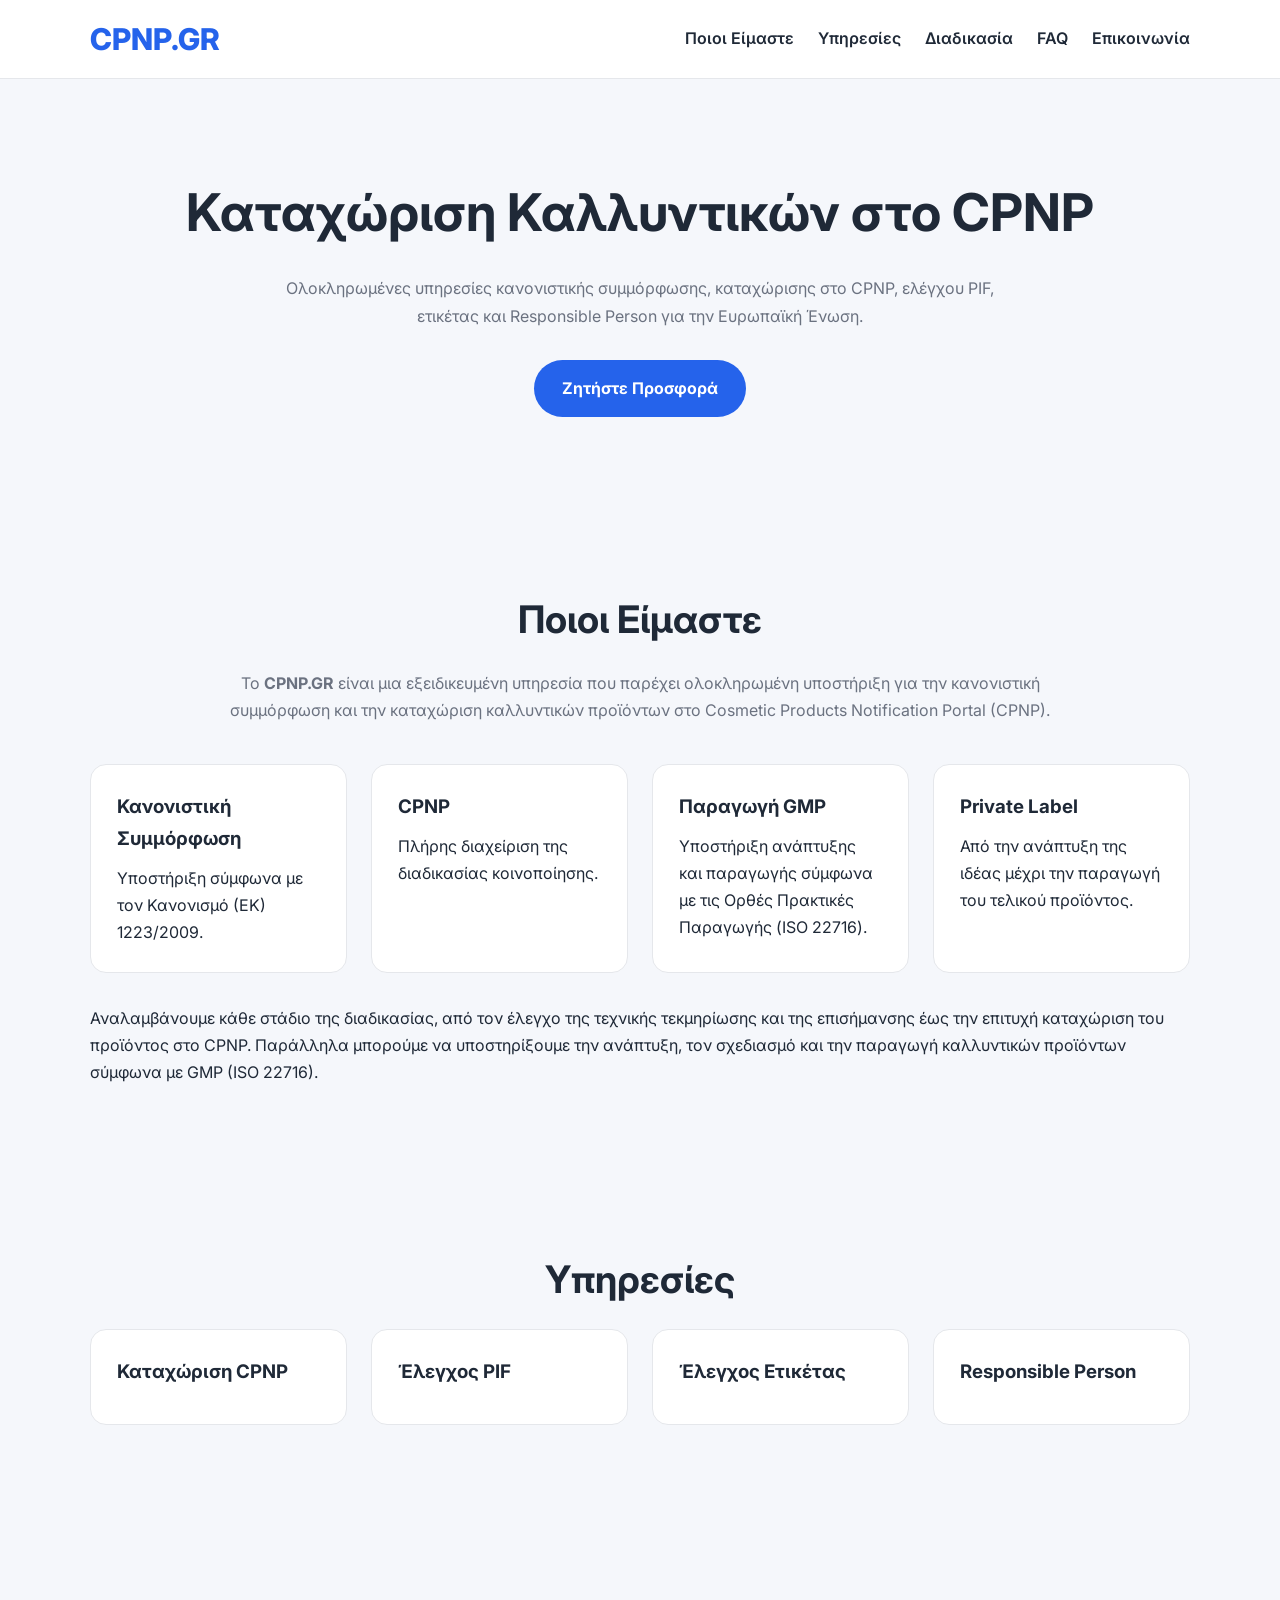
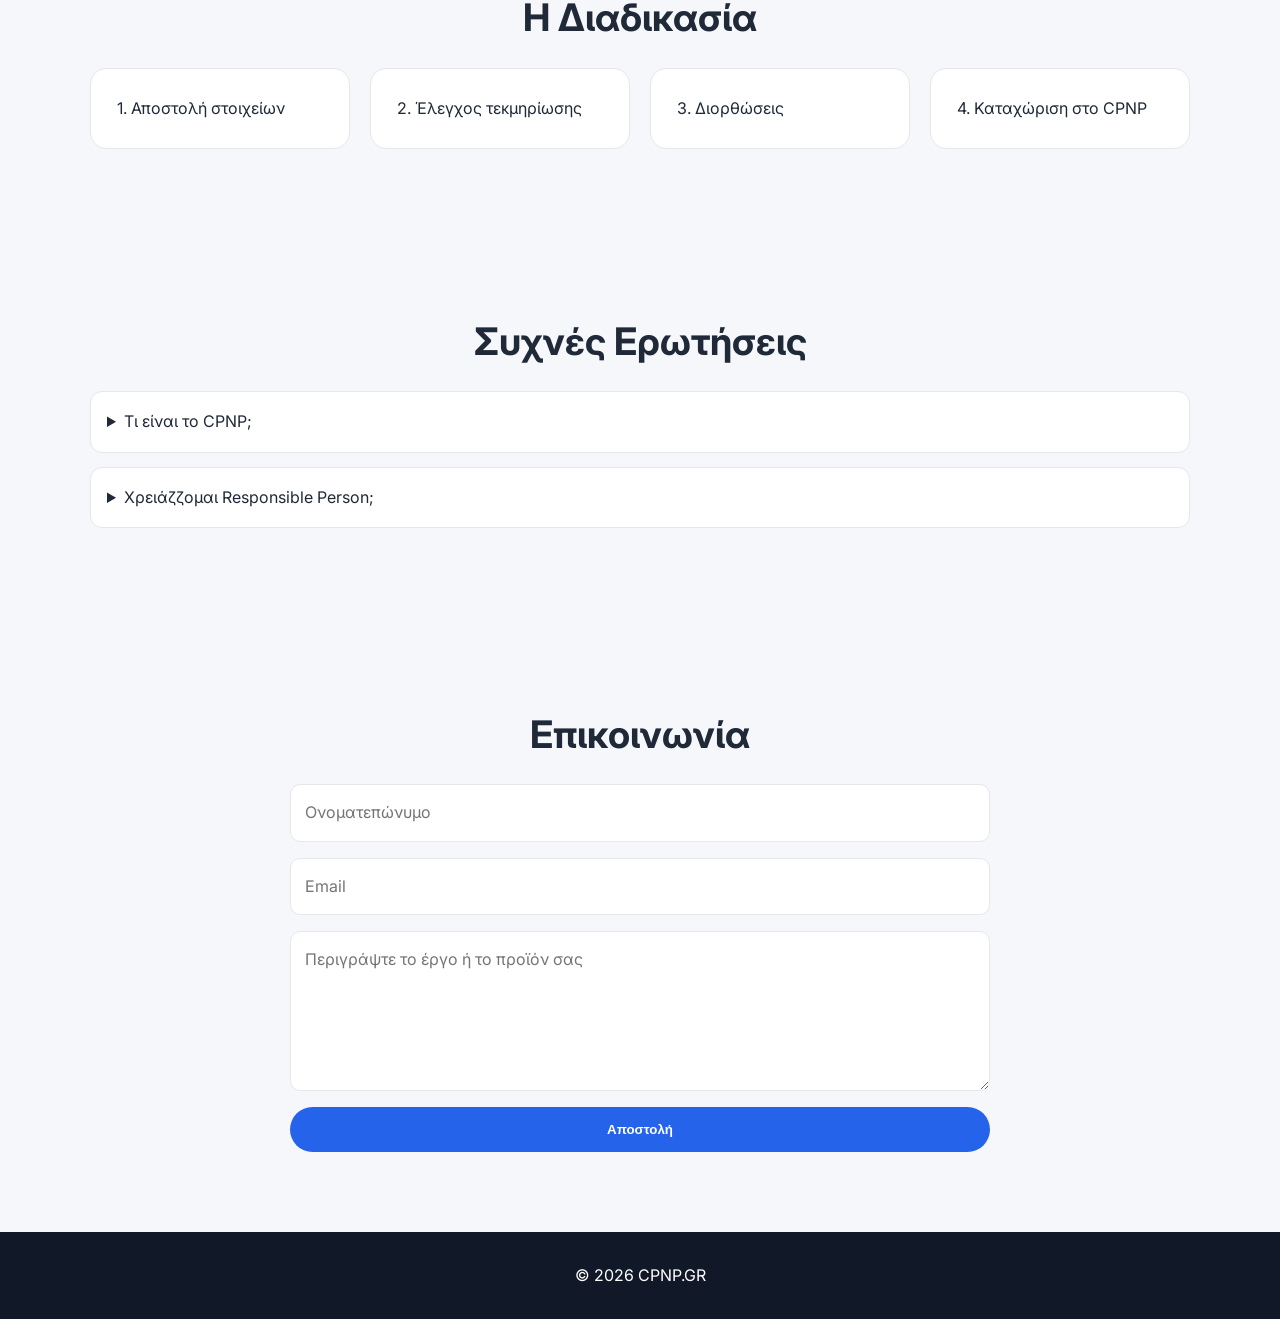
==== index.html @ 5fa02aa3 "Update index.html" ====
<!DOCTYPE html>
<html lang="el">
<head>
<meta charset="UTF-8">
<meta name="viewport" content="width=device-width, initial-scale=1.0">
<title>CPNP.GR | Καταχώριση Καλλυντικών στο CPNP</title>
<meta name="description" content="Υπηρεσίες CPNP, PIF, Responsible Person και υποστήριξη ανάπτυξης καλλυντικών.">
<link rel="preconnect" href="https://fonts.googleapis.com">
<link rel="preconnect" href="https://fonts.gstatic.com" crossorigin>
<link href="https://fonts.googleapis.com/css2?family=Inter:wght@400;500;600;700;800&display=swap" rel="stylesheet">
<style>
:root{--p:#2563eb;--bg:#f5f7fb;--d:#1f2937;--t:#6b7280;--w:#fff;--b:#e5e7eb}
*{margin:0;padding:0;box-sizing:border-box}
html{scroll-behavior:smooth}
body{font-family:Inter,sans-serif;background:var(--bg);color:var(--d);line-height:1.7}
.container{max-width:1140px;margin:auto;padding:0 20px}
header{position:sticky;top:0;background:#ffffffee;backdrop-filter:blur(10px);border-bottom:1px solid var(--b)}
nav{display:flex;justify-content:space-between;align-items:center;height:78px}
.logo{font-size:30px;font-weight:800;color:var(--p);text-decoration:none}
.menu{display:flex;gap:24px;flex-wrap:wrap}
.menu a{text-decoration:none;color:var(--d);font-weight:600}
.hero{padding:90px 0;text-align:center}
.hero h1{font-size:52px;margin-bottom:18px}
.hero p{max-width:760px;margin:0 auto 30px;color:var(--t)}
.btn{display:inline-block;background:var(--p);color:#fff;padding:15px 28px;border-radius:999px;text-decoration:none;font-weight:700}
section{padding:80px 0}
h2{text-align:center;font-size:38px;margin-bottom:18px}
.lead{text-align:center;max-width:850px;margin:0 auto 40px;color:var(--t)}
.grid{display:grid;grid-template-columns:repeat(auto-fit,minmax(240px,1fr));gap:24px}
.card,.step{background:#fff;border:1px solid var(--b);border-radius:16px;padding:26px}
.card h3{margin-bottom:10px}
.steps{display:grid;grid-template-columns:repeat(auto-fit,minmax(220px,1fr));gap:20px}
details{background:#fff;border:1px solid var(--b);border-radius:12px;padding:16px;margin-bottom:14px}
form{max-width:700px;margin:auto;display:grid;gap:16px}
input,textarea{padding:14px;border:1px solid var(--b);border-radius:10px;font:inherit}
textarea{min-height:160px}
button{border:none}
footer{background:#111827;color:#fff;text-align:center;padding:30px}
@media(max-width:768px){nav{flex-direction:column;height:auto;padding:15px 0}.hero h1{font-size:38px}}
</style>
</head>
<body>
<header><div class="container"><nav>
<a class="logo" href="#">CPNP.GR</a>
<div class="menu">
<a href="#about">Ποιοι Είμαστε</a>
<a href="#services">Υπηρεσίες</a>
<a href="#process">Διαδικασία</a>
<a href="#faq">FAQ</a>
<a href="#contact">Επικοινωνία</a>
</div>
</nav></div></header>

<section class="hero">
<div class="container">
<h1>Καταχώριση Καλλυντικών στο CPNP</h1>
<p>Ολοκληρωμένες υπηρεσίες κανονιστικής συμμόρφωσης, καταχώρισης στο CPNP, ελέγχου PIF, ετικέτας και Responsible Person για την Ευρωπαϊκή Ένωση.</p>
<a class="btn" href="#contact">Ζητήστε Προσφορά</a>
</div>
</section>

<section id="about">
<div class="container">
<h2>Ποιοι Είμαστε</h2>
<p class="lead">Το <strong>CPNP.GR</strong> είναι μια εξειδικευμένη υπηρεσία που παρέχει ολοκληρωμένη υποστήριξη για την κανονιστική συμμόρφωση και την καταχώριση καλλυντικών προϊόντων στο Cosmetic Products Notification Portal (CPNP).</p>
<div class="grid">
<div class="card"><h3>Κανονιστική Συμμόρφωση</h3><p>Υποστήριξη σύμφωνα με τον Κανονισμό (ΕΚ) 1223/2009.</p></div>
<div class="card"><h3>CPNP</h3><p>Πλήρης διαχείριση της διαδικασίας κοινοποίησης.</p></div>
<div class="card"><h3>Παραγωγή GMP</h3><p>Υποστήριξη ανάπτυξης και παραγωγής σύμφωνα με τις Ορθές Πρακτικές Παραγωγής (ISO 22716).</p></div>
<div class="card"><h3>Private Label</h3><p>Από την ανάπτυξη της ιδέας μέχρι την παραγωγή του τελικού προϊόντος.</p></div>
</div>
<p style="margin-top:32px">Αναλαμβάνουμε κάθε στάδιο της διαδικασίας, από τον έλεγχο της τεχνικής τεκμηρίωσης και της επισήμανσης έως την επιτυχή καταχώριση του προϊόντος στο CPNP. Παράλληλα μπορούμε να υποστηρίξουμε την ανάπτυξη, τον σχεδιασμό και την παραγωγή καλλυντικών προϊόντων σύμφωνα με GMP (ISO 22716).</p>
</div>
</section>

<section id="services"><div class="container">
<h2>Υπηρεσίες</h2>
<div class="grid">
<div class="card"><h3>Καταχώριση CPNP</h3></div>
<div class="card"><h3>Έλεγχος PIF</h3></div>
<div class="card"><h3>Έλεγχος Ετικέτας</h3></div>
<div class="card"><h3>Responsible Person</h3></div>
</div></div></section>

<section id="process"><div class="container">
<h2>Η Διαδικασία</h2>
<div class="steps">
<div class="step">1. Αποστολή στοιχείων</div>
<div class="step">2. Έλεγχος τεκμηρίωσης</div>
<div class="step">3. Διορθώσεις</div>
<div class="step">4. Καταχώριση στο CPNP</div>
</div></div></section>

<section id="faq"><div class="container">
<h2>Συχνές Ερωτήσεις</h2>
<details><summary>Τι είναι το CPNP;</summary><p>Η ευρωπαϊκή πλατφόρμα κοινοποίησης καλλυντικών προϊόντων.</p></details>
<details><summary>Χρειάζζομαι Responsible Person;</summary><p>Ναι, για τη διάθεση καλλυντικών στην αγορά της ΕΕ.</p></details>
</div></section>

<section id="contact"><div class="container">
<h2>Επικοινωνία</h2>
<form action="https://formspree.io/f/xjgqjzjb" method="POST">

    <input
        type="text"
        name="name"
        placeholder="Ονοματεπώνυμο"
        required>

    <input
        type="email"
        name="email"
        placeholder="Email"
        required>

    <textarea
        name="message"
        placeholder="Περιγράψτε το έργο ή το προϊόν σας"
        required></textarea>

    <input
        type="hidden"
        name="_subject"
        value="Νέα επικοινωνία από το CPNP.GR">

    <button class="btn" type="submit">
        Αποστολή
    </button>

</form>
</div></section>

<footer>© 2026 CPNP.GR</footer>
</body>
</html>
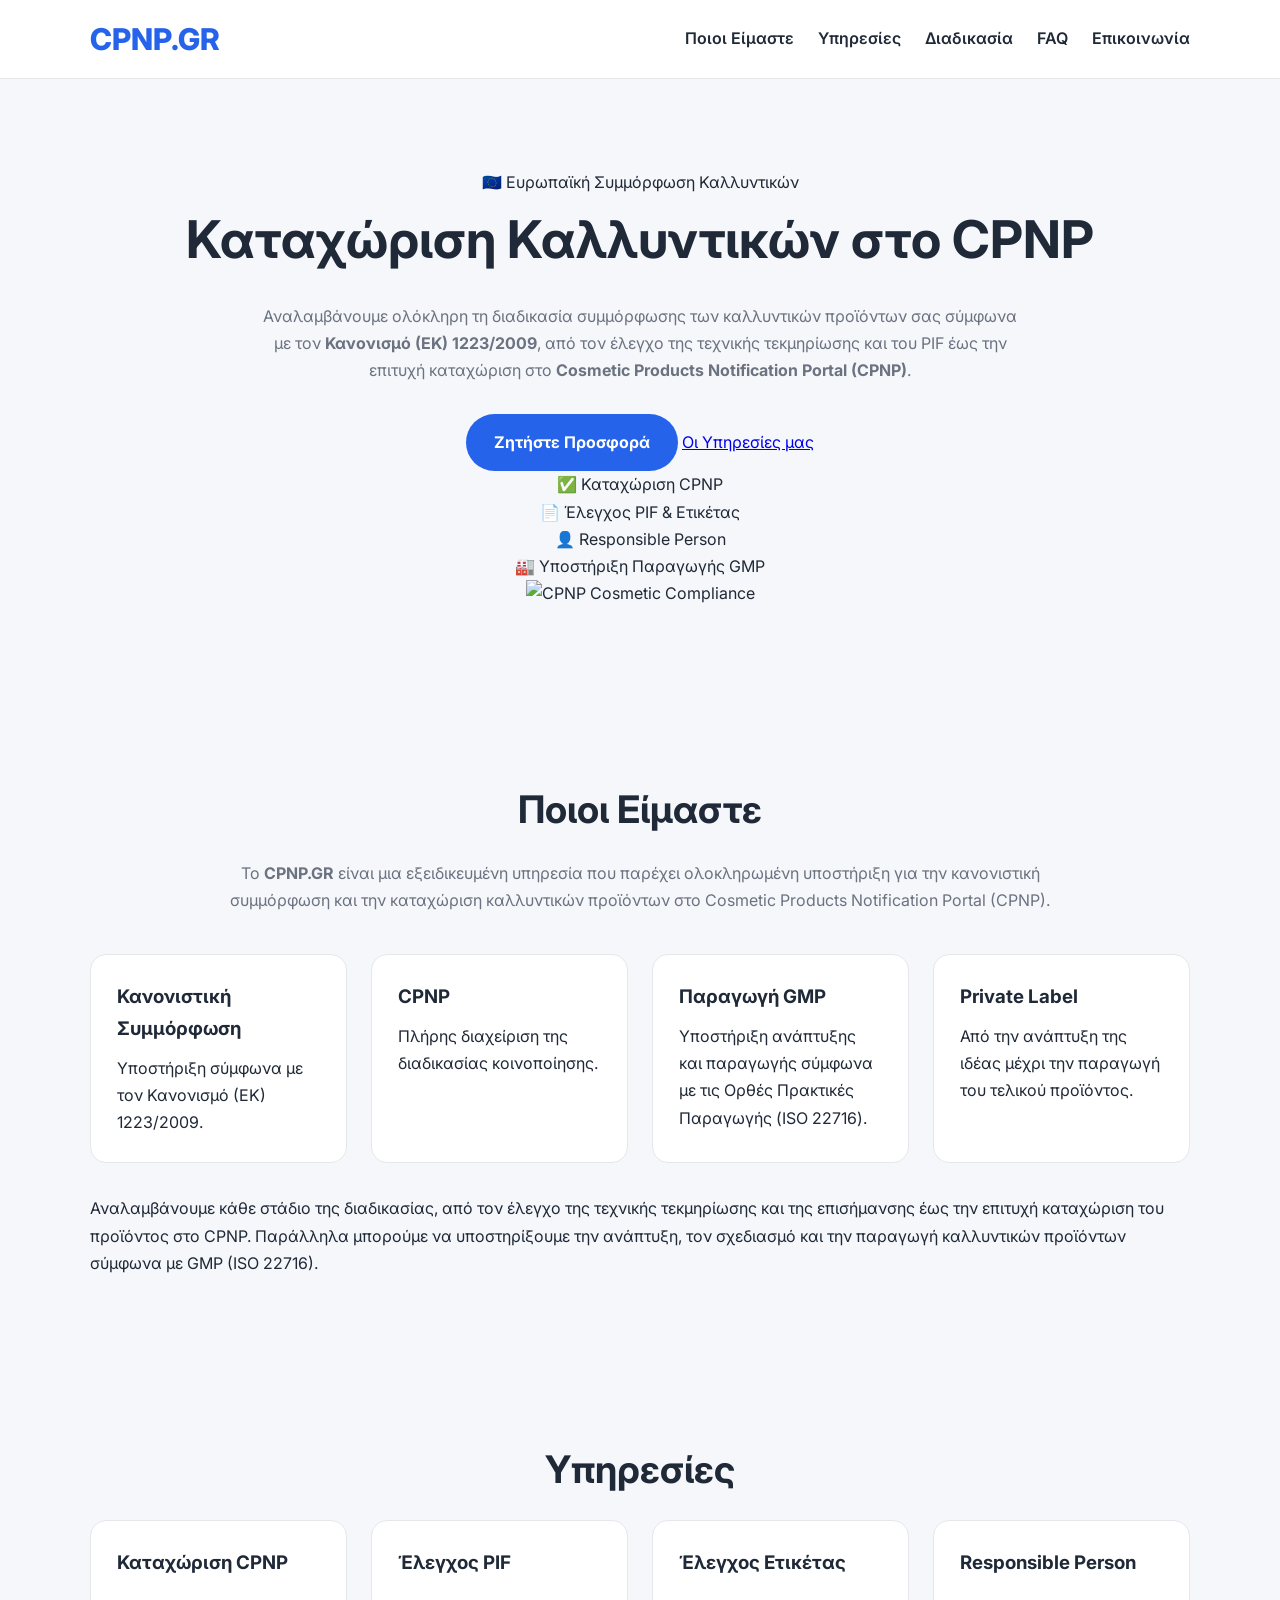
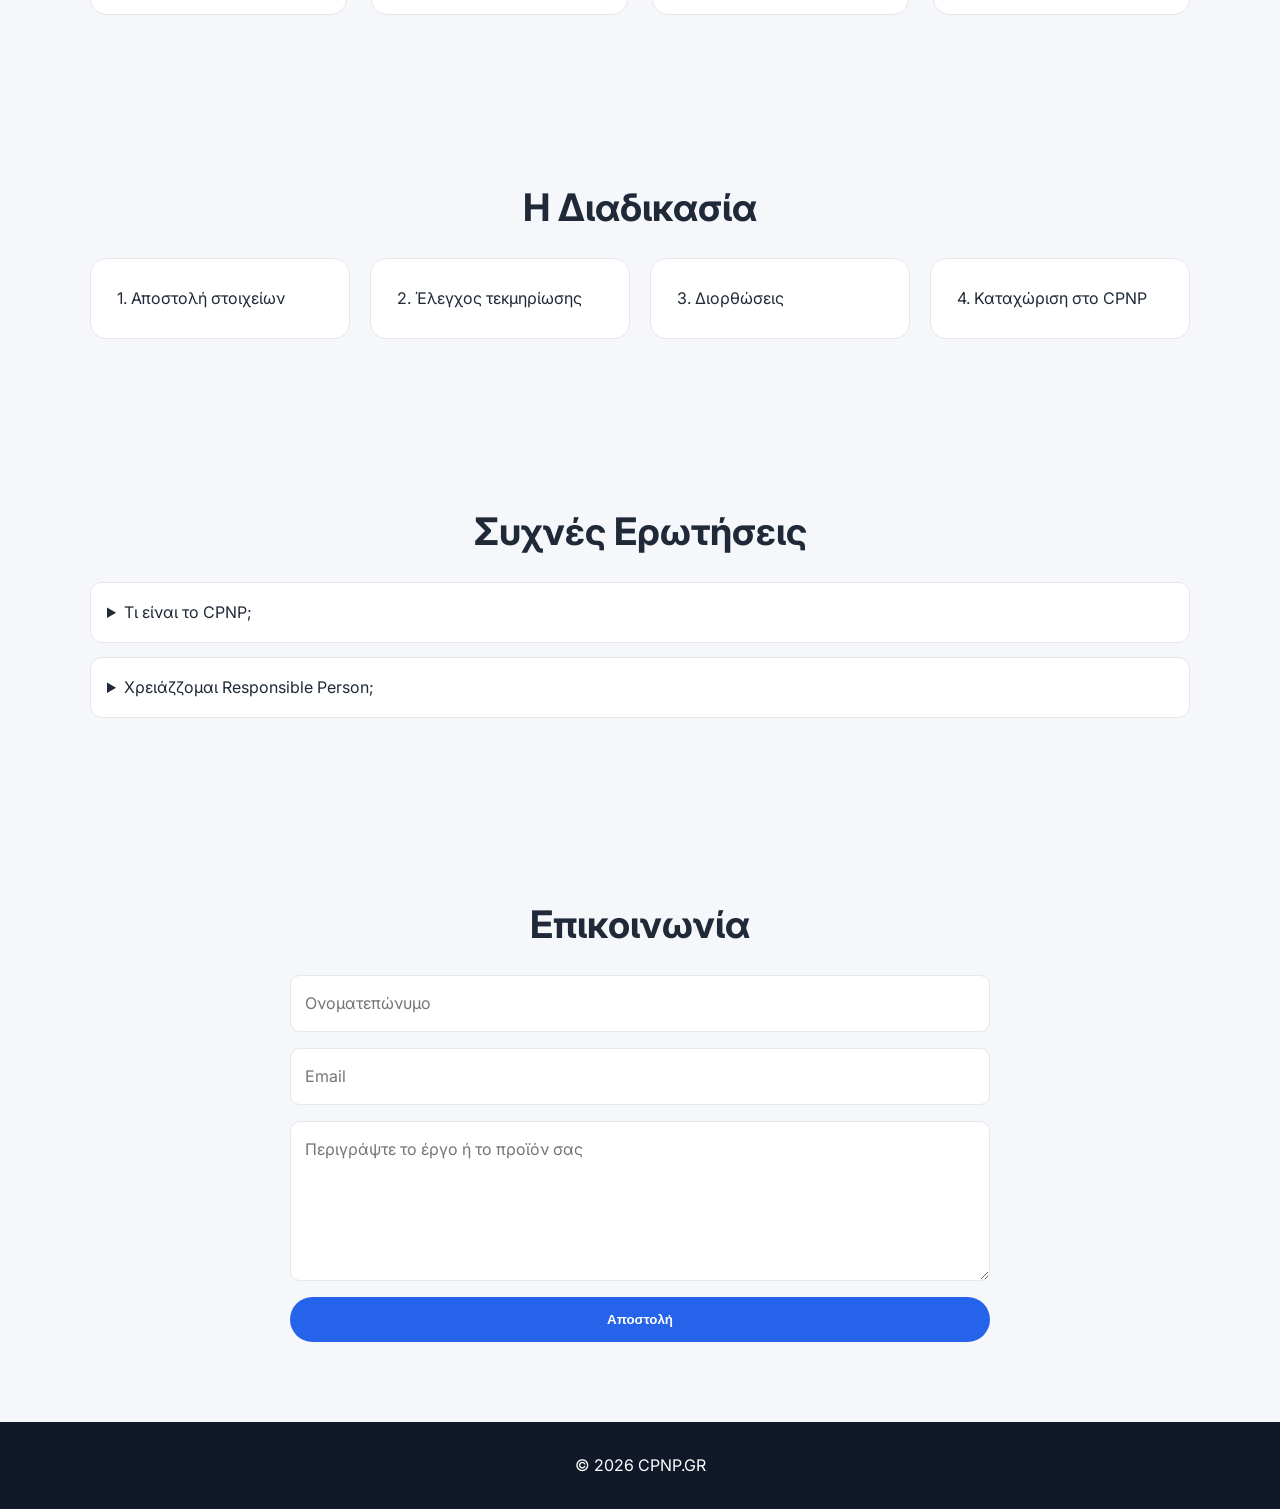
==== commit 35afd071: "Update index.html" ====
--- a/index.html
+++ b/index.html
@@ -52,11 +52,78 @@
 </nav></div></header>
 
 <section class="hero">
-<div class="container">
-<h1>Καταχώριση Καλλυντικών στο CPNP</h1>
-<p>Ολοκληρωμένες υπηρεσίες κανονιστικής συμμόρφωσης, καταχώρισης στο CPNP, ελέγχου PIF, ετικέτας και Responsible Person για την Ευρωπαϊκή Ένωση.</p>
-<a class="btn" href="#contact">Ζητήστε Προσφορά</a>
-</div>
+
+    <div class="container">
+
+        <div class="hero-content">
+
+            <div class="hero-left">
+
+                <span class="hero-badge">
+                    🇪🇺 Ευρωπαϊκή Συμμόρφωση Καλλυντικών
+                </span>
+
+                <h1>
+                    Καταχώριση Καλλυντικών στο
+                    <span>CPNP</span>
+                </h1>
+
+                <p class="hero-text">
+
+                    Αναλαμβάνουμε ολόκληρη τη διαδικασία συμμόρφωσης των
+                    καλλυντικών προϊόντων σας σύμφωνα με τον
+                    <strong>Κανονισμό (ΕΚ) 1223/2009</strong>,
+                    από τον έλεγχο της τεχνικής τεκμηρίωσης και του PIF
+                    έως την επιτυχή καταχώριση στο
+                    <strong>Cosmetic Products Notification Portal (CPNP)</strong>.
+
+                </p>
+
+                <div class="hero-buttons">
+
+                    <a href="#contact" class="btn">
+                        Ζητήστε Προσφορά
+                    </a>
+
+                    <a href="#services" class="btn-outline">
+                        Οι Υπηρεσίες μας
+                    </a>
+
+                </div>
+
+                <div class="hero-features">
+
+                    <div class="feature">
+                        ✅ Καταχώριση CPNP
+                    </div>
+
+                    <div class="feature">
+                        📄 Έλεγχος PIF & Ετικέτας
+                    </div>
+
+                    <div class="feature">
+                        👤 Responsible Person
+                    </div>
+
+                    <div class="feature">
+                        🏭 Υποστήριξη Παραγωγής GMP
+                    </div>
+
+                </div>
+
+            </div>
+
+            <div class="hero-right">
+
+                <img src="images/hero.png"
+                     alt="CPNP Cosmetic Compliance">
+
+            </div>
+
+        </div>
+
+    </div>
+
 </section>
 
 <section id="about">
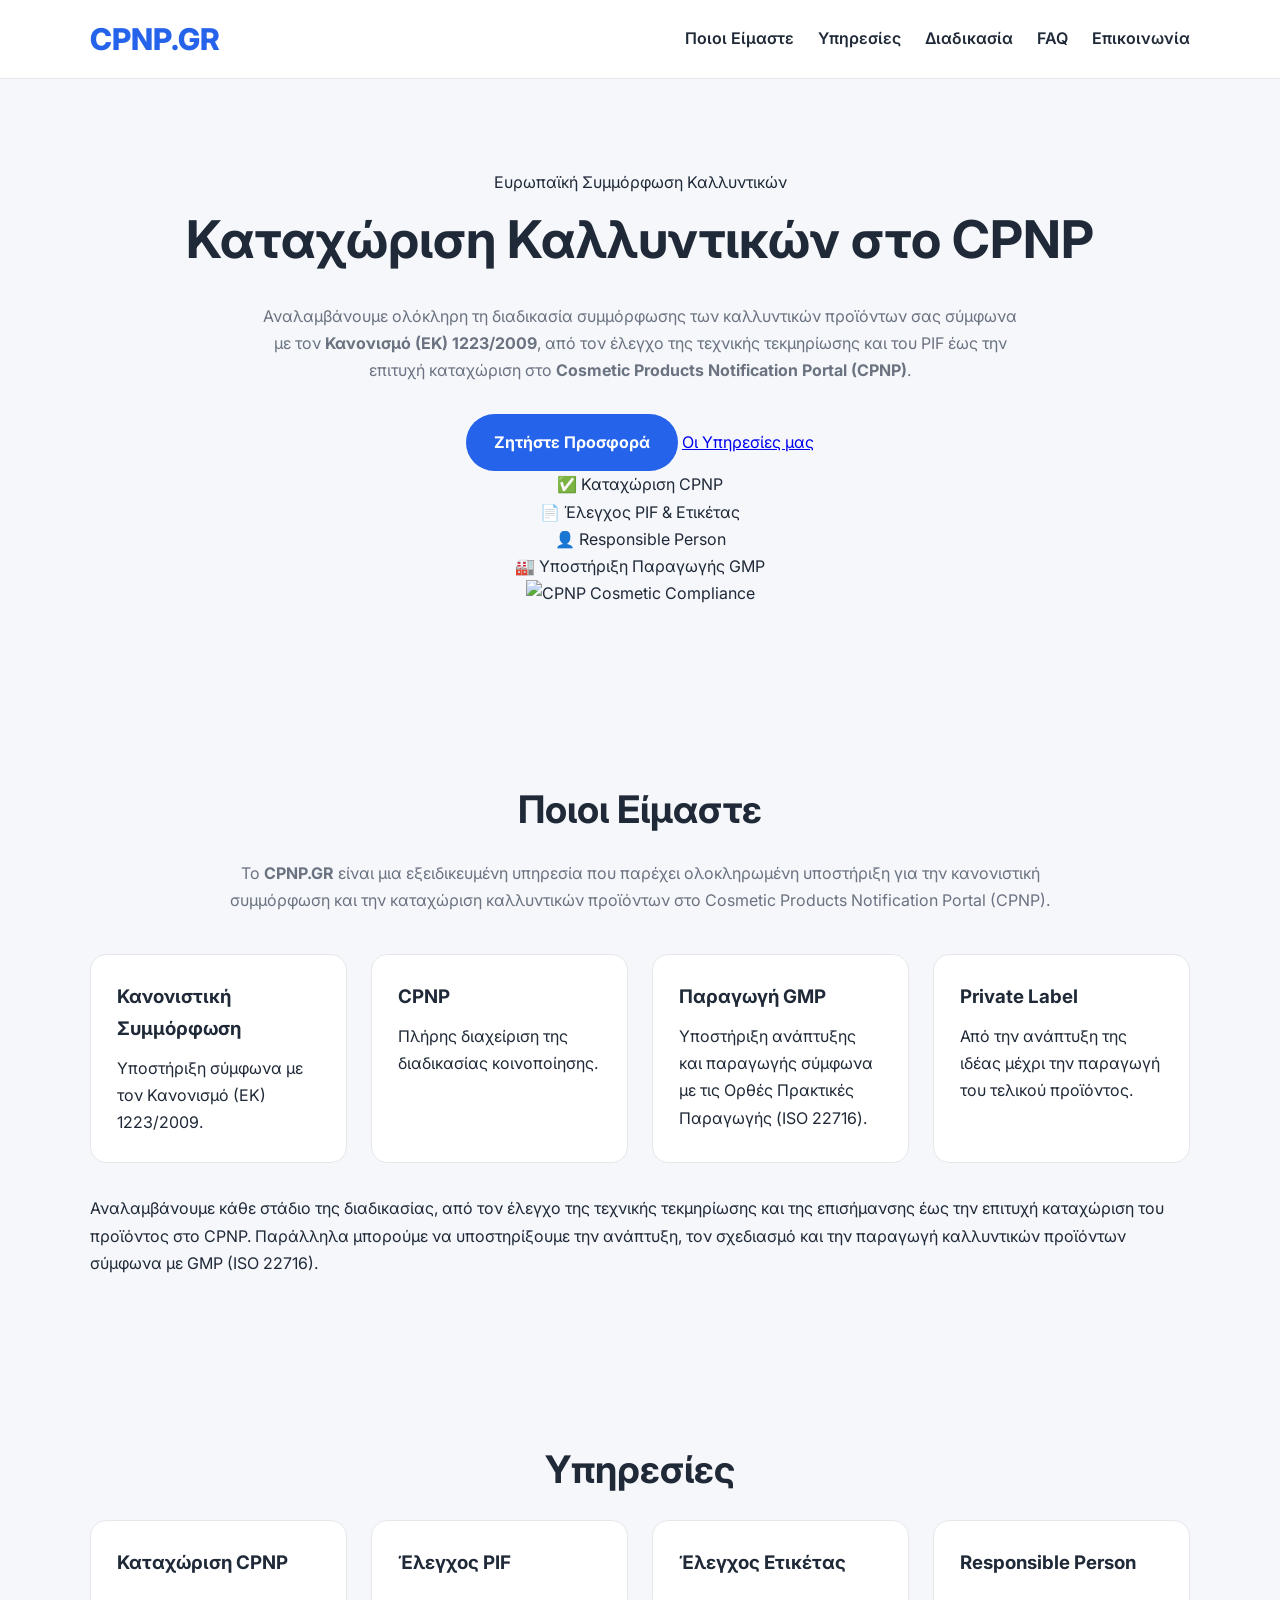
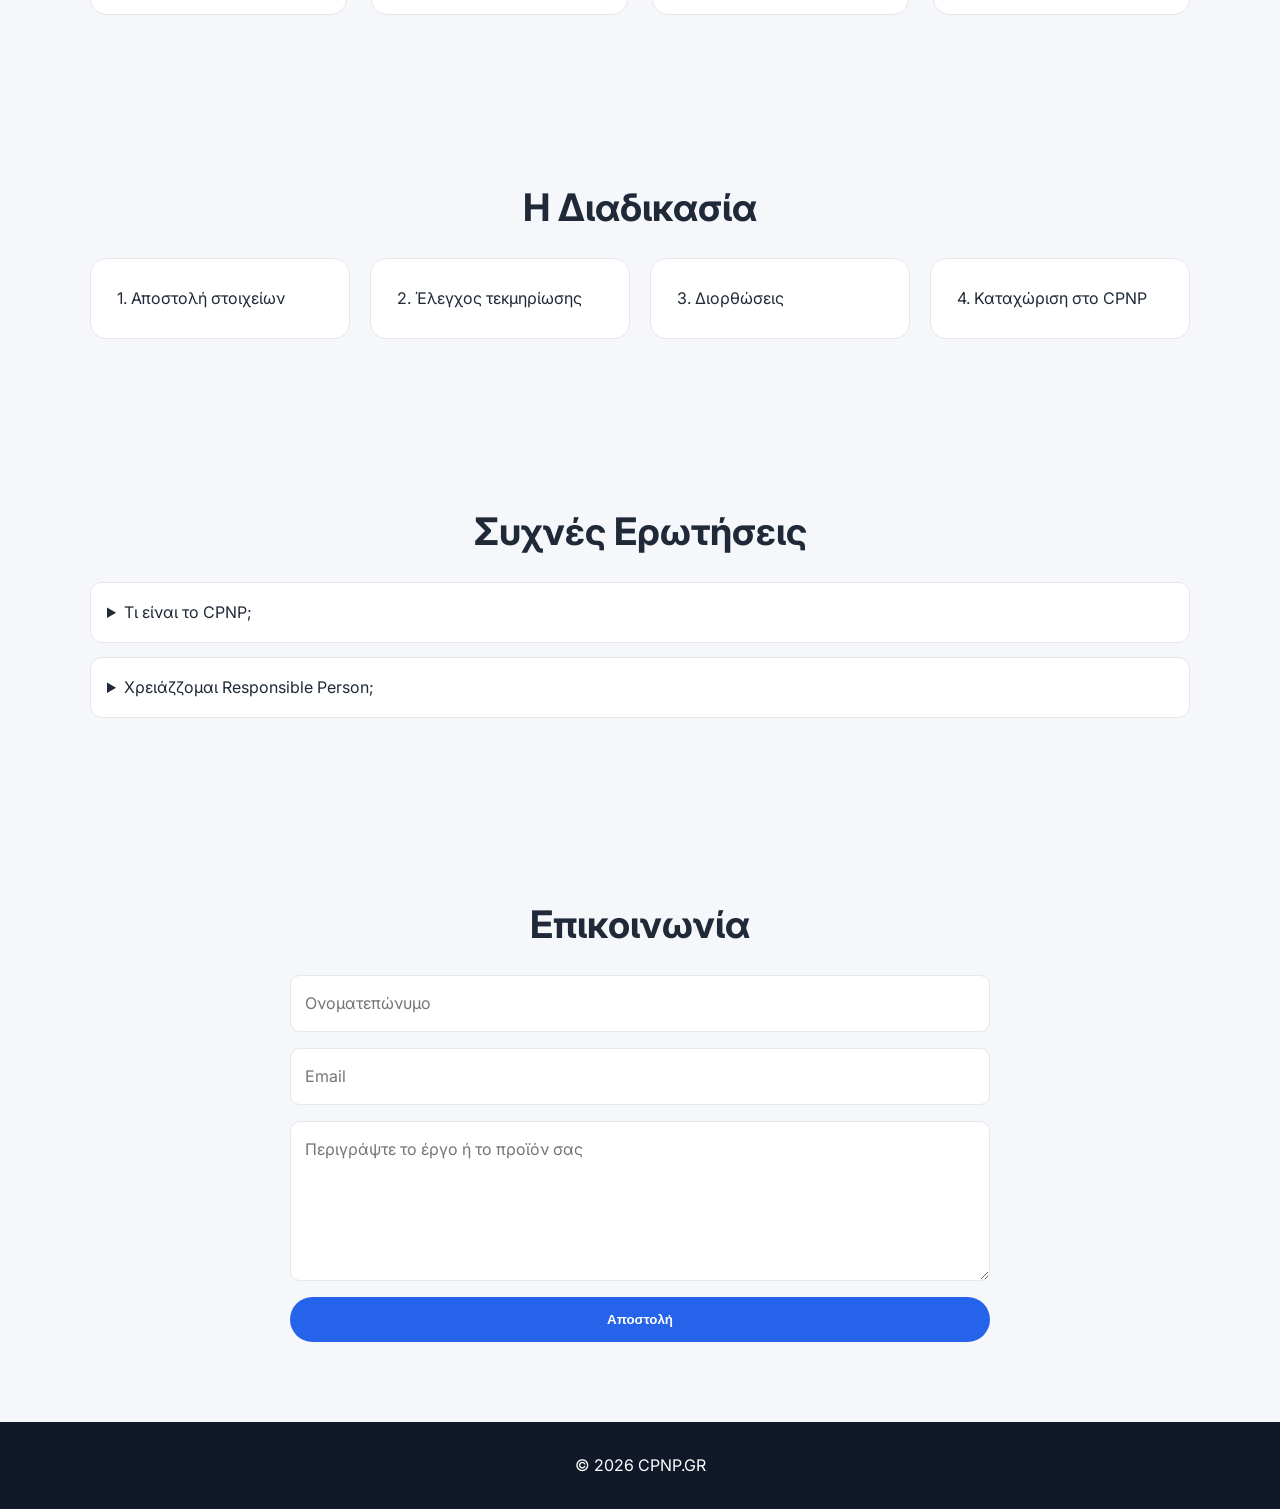
==== commit c821bc9f: "Update index.html" ====
--- a/index.html
+++ b/index.html
@@ -60,7 +60,7 @@
             <div class="hero-left">
 
                 <span class="hero-badge">
-                    🇪🇺 Ευρωπαϊκή Συμμόρφωση Καλλυντικών
+                    Ευρωπαϊκή Συμμόρφωση Καλλυντικών
                 </span>
 
                 <h1>
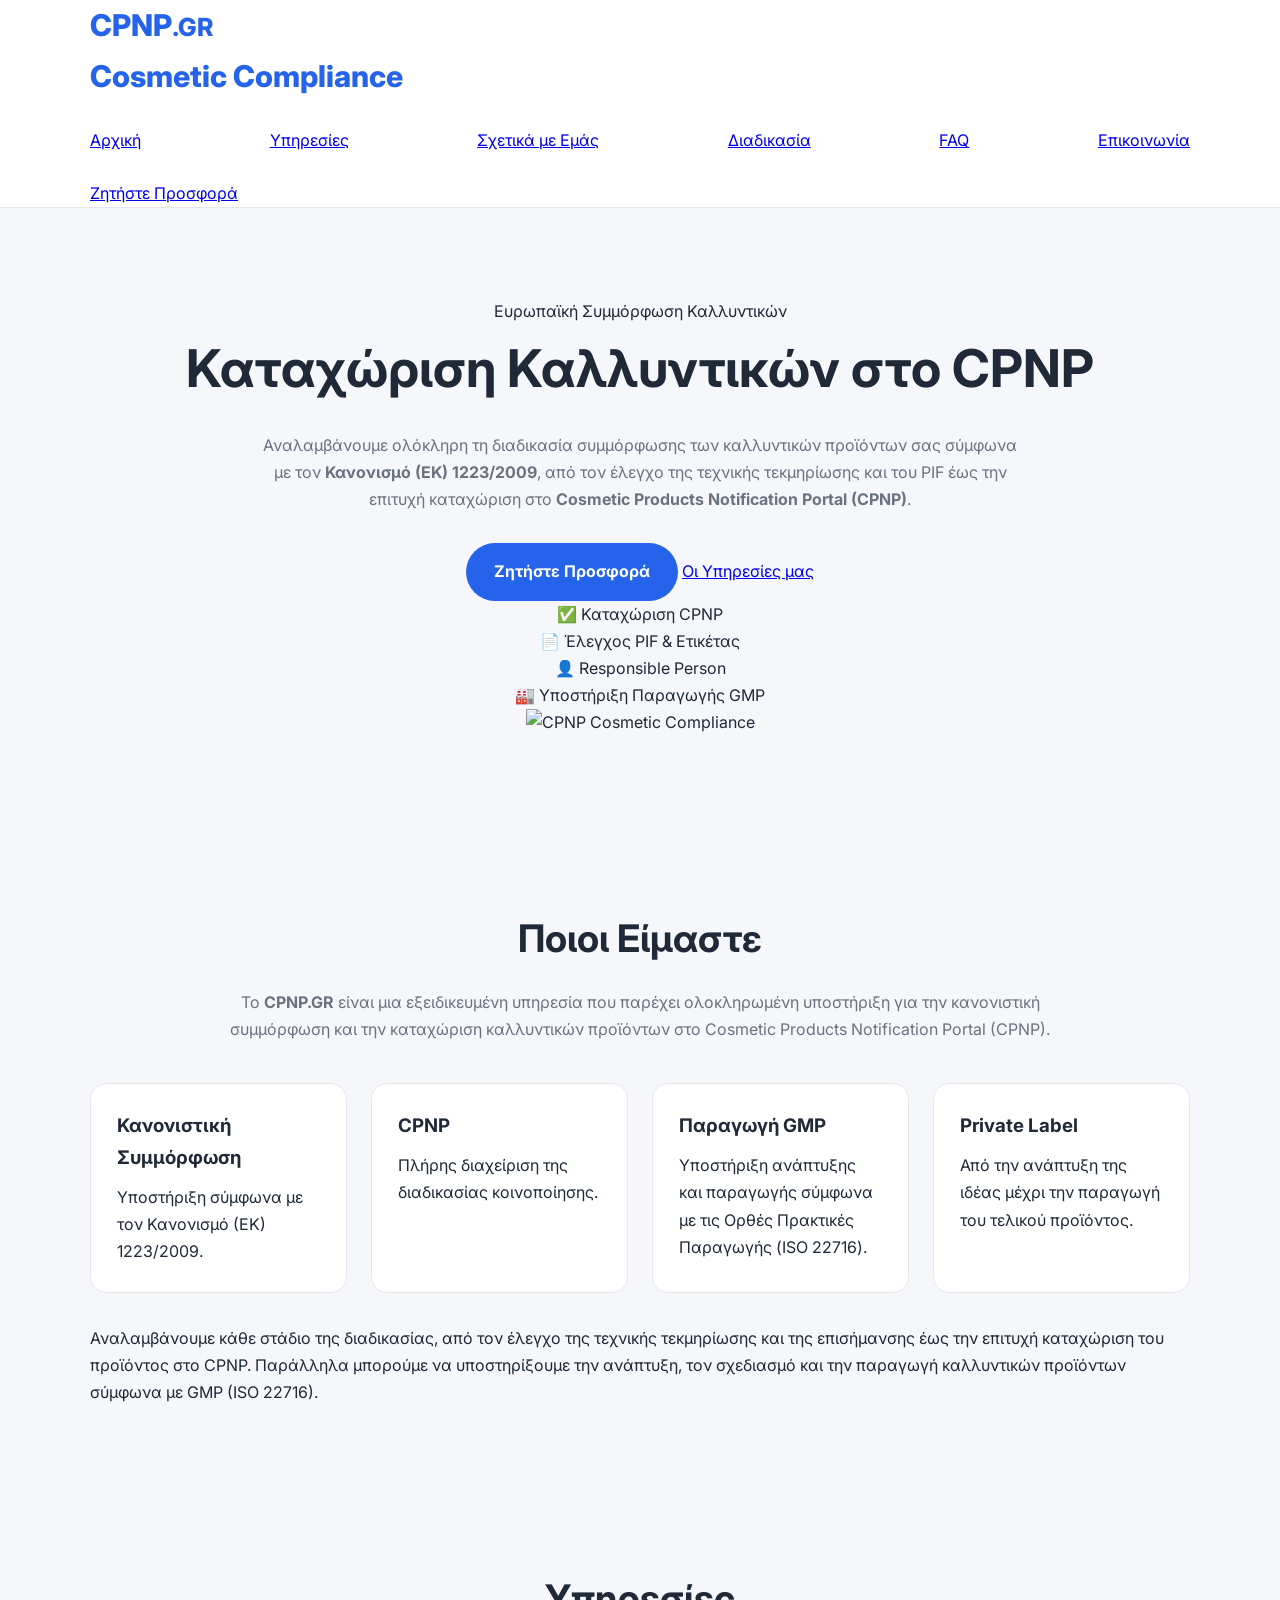
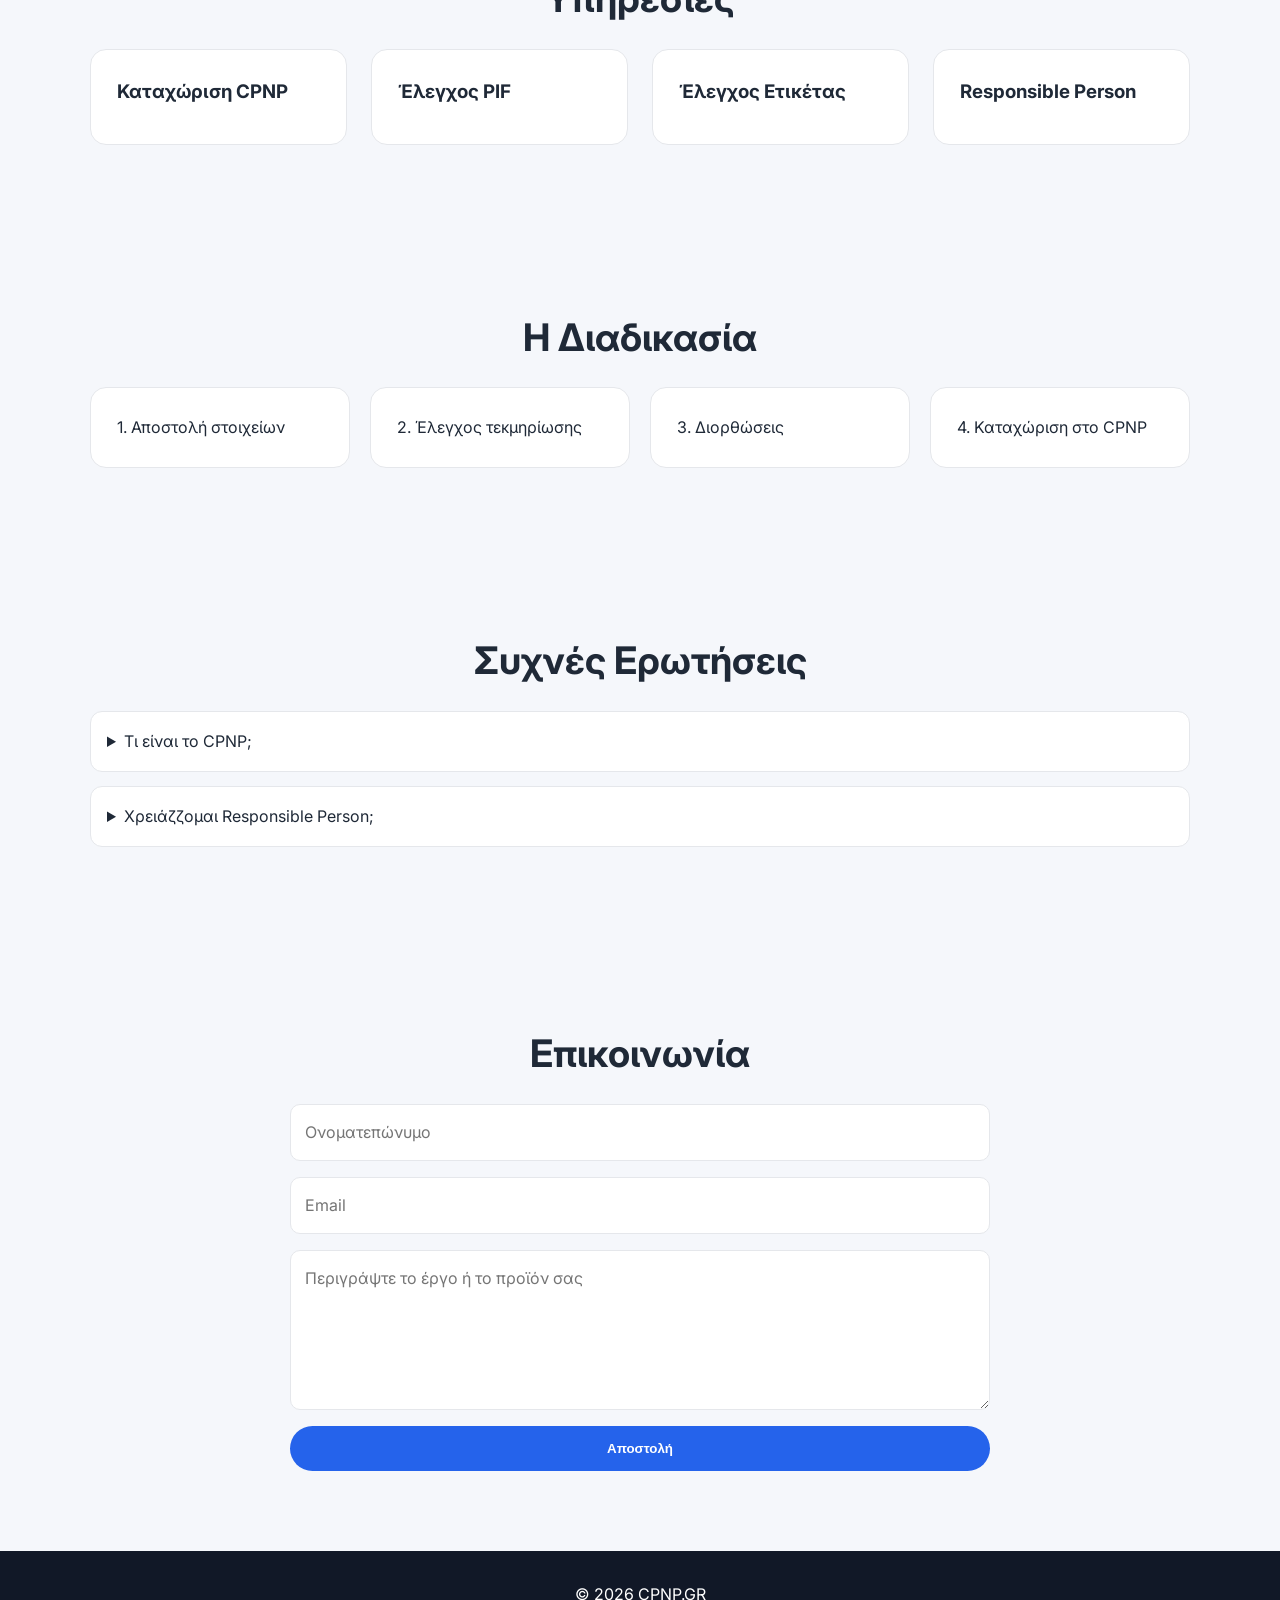
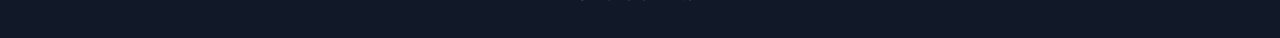
==== commit 38236568: "Update index.html" ====
--- a/index.html
+++ b/index.html
@@ -40,16 +40,33 @@
 </style>
 </head>
 <body>
-<header><div class="container"><nav>
-<a class="logo" href="#">CPNP.GR</a>
-<div class="menu">
-<a href="#about">Ποιοι Είμαστε</a>
-<a href="#services">Υπηρεσίες</a>
-<a href="#process">Διαδικασία</a>
-<a href="#faq">FAQ</a>
-<a href="#contact">Επικοινωνία</a>
-</div>
-</nav></div></header>
+<header class="header">
+
+    <div class="container">
+
+        <a href="#" class="logo">
+            <span>CPNP</span><small>.GR</small>
+            <div class="logo-subtitle">Cosmetic Compliance</div>
+        </a>
+
+        <nav class="nav">
+
+            <a href="#">Αρχική</a>
+            <a href="#services">Υπηρεσίες</a>
+            <a href="#about">Σχετικά με Εμάς</a>
+            <a href="#process">Διαδικασία</a>
+            <a href="#faq">FAQ</a>
+            <a href="#contact">Επικοινωνία</a>
+
+        </nav>
+
+        <a href="#contact" class="header-btn">
+            Ζητήστε Προσφορά
+        </a>
+
+    </div>
+
+</header>
 
 <section class="hero">
 
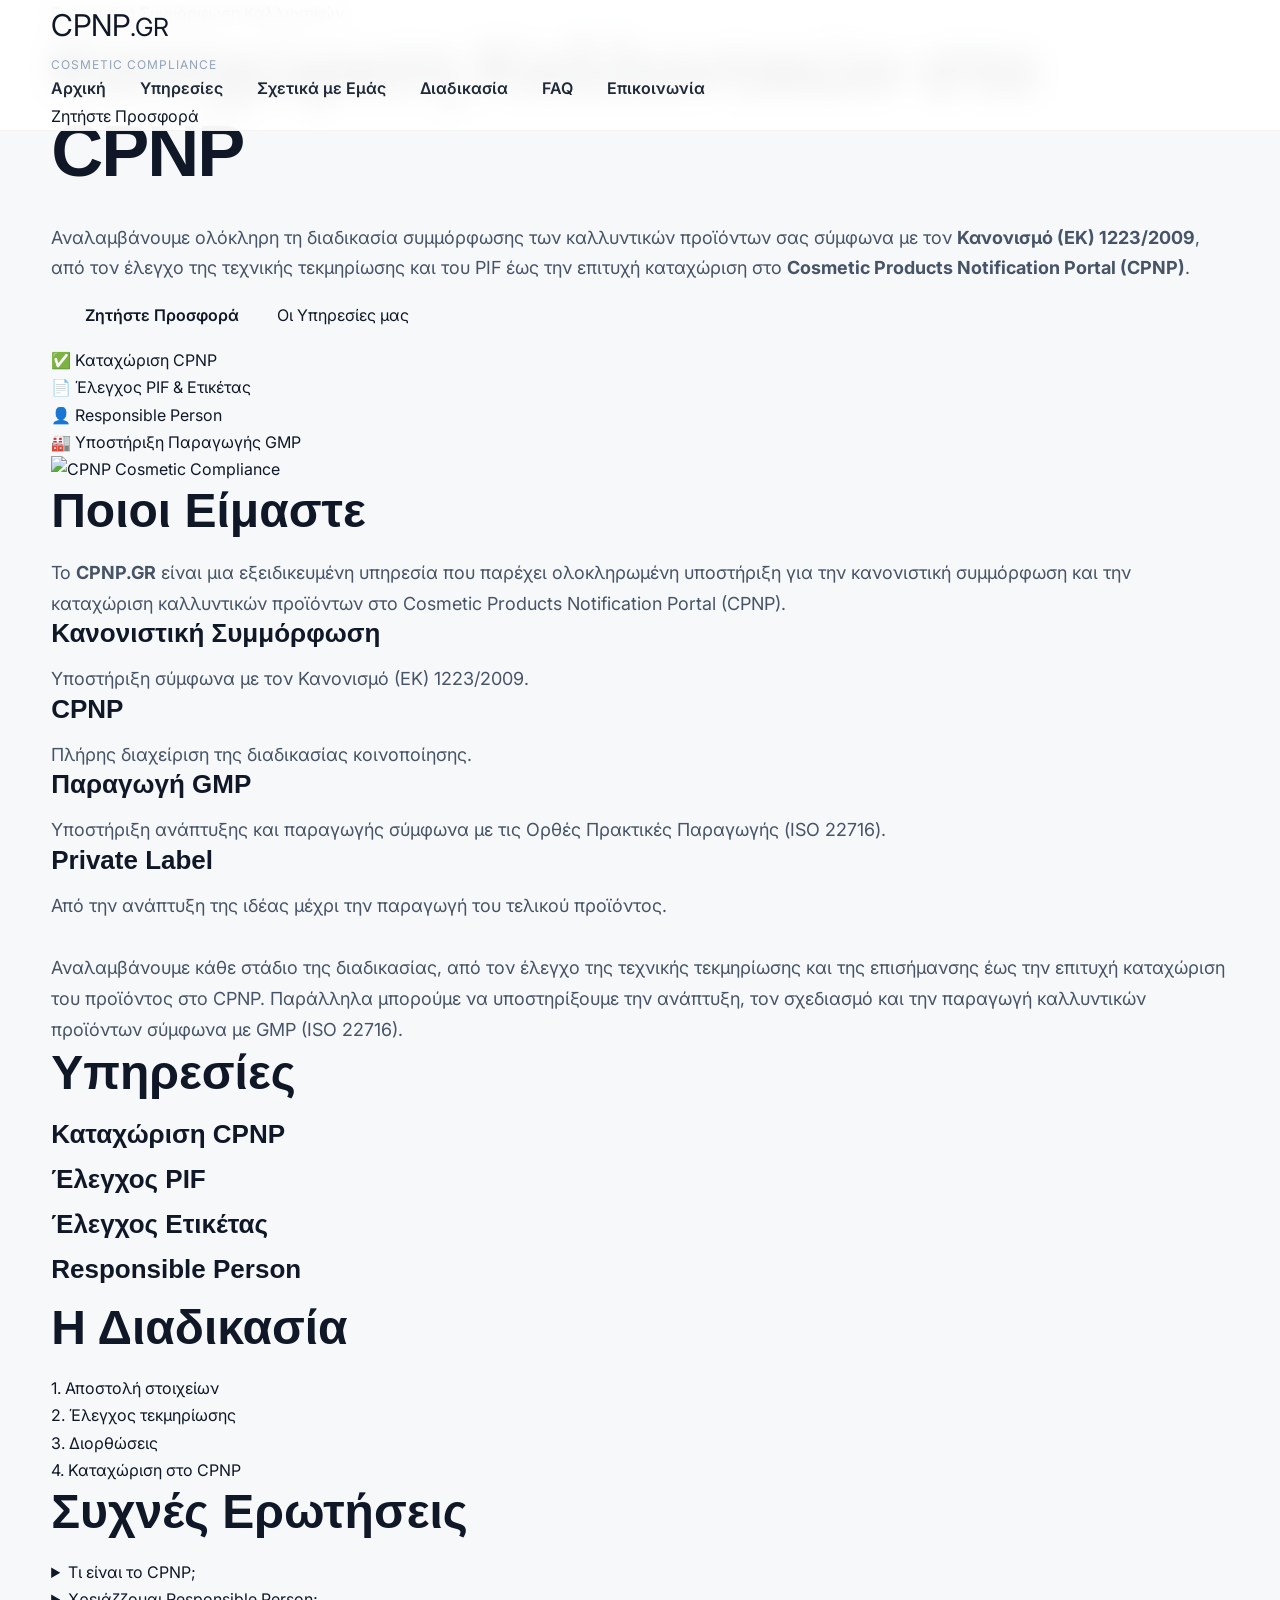
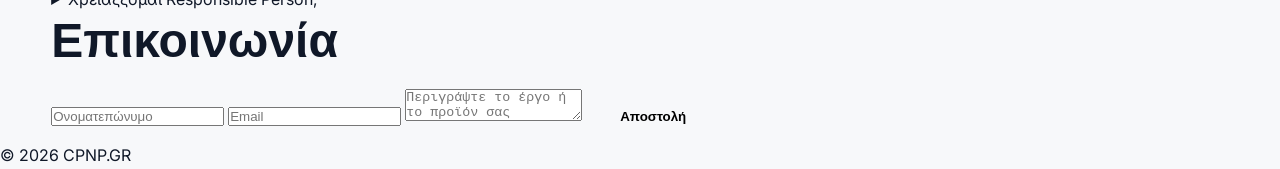
==== commit b25fe63d: "Update index.html" ====
--- a/index.html
+++ b/index.html
@@ -8,36 +8,8 @@
 <link rel="preconnect" href="https://fonts.googleapis.com">
 <link rel="preconnect" href="https://fonts.gstatic.com" crossorigin>
 <link href="https://fonts.googleapis.com/css2?family=Inter:wght@400;500;600;700;800&display=swap" rel="stylesheet">
-<style>
-:root{--p:#2563eb;--bg:#f5f7fb;--d:#1f2937;--t:#6b7280;--w:#fff;--b:#e5e7eb}
-*{margin:0;padding:0;box-sizing:border-box}
-html{scroll-behavior:smooth}
-body{font-family:Inter,sans-serif;background:var(--bg);color:var(--d);line-height:1.7}
-.container{max-width:1140px;margin:auto;padding:0 20px}
-header{position:sticky;top:0;background:#ffffffee;backdrop-filter:blur(10px);border-bottom:1px solid var(--b)}
-nav{display:flex;justify-content:space-between;align-items:center;height:78px}
-.logo{font-size:30px;font-weight:800;color:var(--p);text-decoration:none}
-.menu{display:flex;gap:24px;flex-wrap:wrap}
-.menu a{text-decoration:none;color:var(--d);font-weight:600}
-.hero{padding:90px 0;text-align:center}
-.hero h1{font-size:52px;margin-bottom:18px}
-.hero p{max-width:760px;margin:0 auto 30px;color:var(--t)}
-.btn{display:inline-block;background:var(--p);color:#fff;padding:15px 28px;border-radius:999px;text-decoration:none;font-weight:700}
-section{padding:80px 0}
-h2{text-align:center;font-size:38px;margin-bottom:18px}
-.lead{text-align:center;max-width:850px;margin:0 auto 40px;color:var(--t)}
-.grid{display:grid;grid-template-columns:repeat(auto-fit,minmax(240px,1fr));gap:24px}
-.card,.step{background:#fff;border:1px solid var(--b);border-radius:16px;padding:26px}
-.card h3{margin-bottom:10px}
-.steps{display:grid;grid-template-columns:repeat(auto-fit,minmax(220px,1fr));gap:20px}
-details{background:#fff;border:1px solid var(--b);border-radius:12px;padding:16px;margin-bottom:14px}
-form{max-width:700px;margin:auto;display:grid;gap:16px}
-input,textarea{padding:14px;border:1px solid var(--b);border-radius:10px;font:inherit}
-textarea{min-height:160px}
-button{border:none}
-footer{background:#111827;color:#fff;text-align:center;padding:30px}
-@media(max-width:768px){nav{flex-direction:column;height:auto;padding:15px 0}.hero h1{font-size:38px}}
-</style>
+<link rel="stylesheet" href="css/style.css">
+<link rel="stylesheet" href="css/responsive.css">
 </head>
 <body>
 <header class="header">
--- a/css/style.css
+++ b/css/style.css
@@ -0,0 +1,1563 @@
+/* ==========================================================
+   CPNP.GR
+   STYLE.CSS
+   ========================================================== */
+
+
+/* ===========================
+   RESET
+=========================== */
+
+*{
+    margin:0;
+    padding:0;
+    box-sizing:border-box;
+}
+
+html{
+    scroll-behavior:smooth;
+}
+
+body{
+
+    font-family:'Inter',sans-serif;
+
+    background:#f7f8fa;
+
+    color:#101828;
+
+    line-height:1.7;
+
+    overflow-x:hidden;
+
+}
+
+img{
+
+    max-width:100%;
+    display:block;
+
+}
+
+a{
+
+    text-decoration:none;
+    color:inherit;
+
+}
+
+ul{
+
+    list-style:none;
+
+}
+
+button{
+
+    border:none;
+    background:none;
+    cursor:pointer;
+
+}
+
+.container{
+
+    width:min(1200px,92%);
+    margin:auto;
+
+}
+
+
+/* ===========================
+   VARIABLES
+=========================== */
+
+:root{
+
+--primary:#1F6FFF;
+
+--primary-dark:#1857cc;
+
+--dark:#101828;
+
+--text:#475467;
+
+--light:#ffffff;
+
+--border:#E4E7EC;
+
+--background:#F7F8FA;
+
+--radius:18px;
+
+--shadow:
+
+0 15px 40px rgba(15,23,42,.07);
+
+--transition:.35s ease;
+
+}
+
+
+/* ===========================
+TYPOGRAPHY
+=========================== */
+
+h1,h2,h3,h4{
+
+font-family:"Space Grotesk",sans-serif;
+
+line-height:1.15;
+
+font-weight:700;
+
+color:var(--dark);
+
+}
+
+h1{
+
+font-size:72px;
+
+letter-spacing:-2px;
+
+margin-bottom:30px;
+
+}
+
+h2{
+
+font-size:48px;
+
+margin-bottom:20px;
+
+}
+
+h3{
+
+font-size:26px;
+
+margin-bottom:15px;
+
+}
+
+p{
+
+font-size:18px;
+
+color:var(--text);
+
+}
+
+.section-header{
+
+max-width:760px;
+
+margin:auto;
+
+text-align:center;
+
+margin-bottom:90px;
+
+}
+
+.section-tag{
+
+display:inline-block;
+
+padding:8px 18px;
+
+background:white;
+
+border:1px solid var(--border);
+
+border-radius:100px;
+
+font-size:13px;
+
+font-weight:700;
+
+letter-spacing:.08em;
+
+margin-bottom:20px;
+
+}
+
+
+/* ===========================
+BUTTONS
+=========================== */
+
+.btn{
+
+display:inline-flex;
+
+align-items:center;
+
+justify-content:center;
+
+padding:18px 34px;
+
+border-radius:100px;
+
+font-weight:600;
+
+transition:var(--transition);
+
+}
+
+.btn-primary{
+
+background:var(--primary);
+
+color:white;
+
+box-shadow:
+
+0 20px 40px rgba(31,111,255,.22);
+
+}
+
+.btn-primary:hover{
+
+transform:translateY(-4px);
+
+background:var(--primary-dark);
+
+}
+
+.btn-secondary{
+
+background:white;
+
+border:1px solid var(--border);
+
+}
+
+.btn-secondary:hover{
+
+transform:translateY(-4px);
+
+box-shadow:var(--shadow);
+
+}
+
+
+/* ===========================
+HEADER
+=========================== */
+
+.header{
+
+position:fixed;
+
+top:0;
+
+left:0;
+
+width:100%;
+
+z-index:1000;
+
+background:rgba(255,255,255,.92);
+
+backdrop-filter:blur(14px);
+
+border-bottom:1px solid rgba(0,0,0,.04);
+
+}
+
+.nav{
+    display:flex;
+    align-items:center;
+    gap:34px;
+}
+.nav a{
+    text-decoration:none;
+    color:#1F2937;
+    font-weight:600;
+    transition:.25s;
+}
+
+.nav a:hover{
+    color:#2563EB;
+}
+.logo{
+
+font-size:30px;
+
+.logo{
+    display:flex;
+    flex-direction:column;
+    text-decoration:none;
+    line-height:1;
+    font-family:"Space Grotesk",sans-serif;
+}
+.logo{
+    text-decoration:none;
+    line-height:1;
+}
+
+.logo small{
+    font-size:20px;
+    color:var(--primary);
+    font-weight:700;
+}
+
+.logo-subtitle{
+    margin-top:4px;
+    font-size:12px;
+    color:#94A3B8;
+    letter-spacing:1px;
+    text-transform:uppercase;
+}
+.logo span{
+    font-size:42px;
+    color:var(--primary);
+    font-weight:800;
+}
+
+.nav-links{
+
+display:flex;
+
+gap:38px;
+
+}
+
+.nav-links a{
+
+font-weight:500;
+
+transition:var(--transition);
+
+}
+
+.nav-links a:hover{
+
+color:var(--primary);
+
+}
+
+.mobile-toggle{
+
+display:none;
+
+}
+
+
+/* ===========================
+HERO
+=========================== */
+
+.hero{
+
+    padding:110px 0;
+
+}
+
+.hero-grid{
+
+    display:grid;
+    grid-template-columns:1.2fr 1fr;
+    gap:70px;
+    align-items:center;
+
+}
+
+.hero-badge{
+
+    display:inline-block;
+    padding:10px 18px;
+    border-radius:999px;
+    background:#EAF2FF;
+    color:#2563EB;
+    font-weight:700;
+    margin-bottom:25px;
+
+}
+
+.hero h1{
+
+    font-size:60px;
+    line-height:1.05;
+    margin-bottom:25px;
+
+}
+
+.hero h1 span{
+
+    color:#2563EB;
+
+}
+
+.hero p{
+
+    font-size:20px;
+    color:#6B7280;
+    margin-bottom:35px;
+
+}
+
+.hero-buttons{
+
+    display:flex;
+    gap:18px;
+    margin-bottom:40px;
+
+}
+
+.btn-secondary{
+
+    padding:15px 28px;
+    border:2px solid #2563EB;
+    border-radius:999px;
+    text-decoration:none;
+    color:#2563EB;
+    font-weight:700;
+
+}
+
+.hero-cards{
+
+    display:grid;
+    grid-template-columns:repeat(2,1fr);
+    gap:18px;
+
+}
+
+.hero-card{
+
+    background:#fff;
+    border:1px solid #E5E7EB;
+    border-radius:16px;
+    padding:20px;
+
+}
+
+.hero-card strong{
+
+    display:block;
+    color:#2563EB;
+    font-size:20px;
+    margin-bottom:6px;
+
+}
+
+.hero-card span{
+
+    color:#6B7280;
+
+}
+
+.hero-right img{
+
+    width:100%;
+    border-radius:24px;
+}
+
+@media(max-width:900px){
+
+.hero-grid{
+
+grid-template-columns:1fr;
+
+}
+
+.hero{
+
+text-align:center;
+
+}
+
+.hero-buttons{
+
+justify-content:center;
+
+}
+
+.hero-cards{
+
+grid-template-columns:1fr;
+
+}
+
+}
+
+
+/* ===========================
+BACKGROUND BLOBS
+=========================== */
+
+.blur{
+
+position:absolute;
+
+border-radius:50%;
+
+filter:blur(100px);
+
+opacity:.45;
+
+}
+
+.blur-1{
+
+width:400px;
+
+height:400px;
+
+background:#bdd4ff;
+
+top:-120px;
+
+left:-120px;
+
+}
+
+.blur-2{
+
+width:350px;
+
+height:350px;
+
+background:#dfe9ff;
+
+bottom:-80px;
+
+right:-80px;
+
+}
+
+
+/* ===========================
+DASHBOARD
+=========================== */
+
+.hero-dashboard{
+
+display:flex;
+
+justify-content:center;
+
+}
+
+.dashboard-window{
+
+background:white;
+
+border-radius:28px;
+
+box-shadow:
+
+0 35px 90px rgba(15,23,42,.12);
+
+padding:25px;
+
+width:100%;
+
+max-width:480px;
+
+border:1px solid rgba(0,0,0,.05);
+
+}
+
+.dashboard-top{
+
+display:flex;
+
+gap:10px;
+
+margin-bottom:30px;
+
+}
+
+.dot{
+
+width:12px;
+
+height:12px;
+
+border-radius:50%;
+
+}
+
+.red{
+
+background:#ff5f57;
+
+}
+
+.yellow{
+
+background:#febc2e;
+
+}
+
+.green{
+
+background:#28c840;
+
+}
+
+.dashboard-title{
+
+font-size:20px;
+
+font-weight:700;
+
+margin-bottom:25px;
+
+}
+
+.task{
+
+display:flex;
+
+align-items:center;
+
+gap:15px;
+
+padding:16px;
+
+border-radius:14px;
+
+margin-bottom:12px;
+
+background:#fafafa;
+
+font-weight:500;
+
+}
+
+.completed{
+
+background:#eef8f2;
+
+}
+
+.active{
+
+background:#edf4ff;
+
+}
+
+.pending{
+
+opacity:.55;
+
+}
+
+.progress{
+
+height:10px;
+
+background:#ececec;
+
+border-radius:100px;
+
+margin:28px 0;
+
+overflow:hidden;
+
+}
+
+.progress-bar{
+
+width:78%;
+
+height:100%;
+
+background:linear-gradient(
+90deg,
+#1F6FFF,
+#7aa8ff
+);
+
+border-radius:100px;
+
+}
+
+.success-card{
+
+padding:22px;
+
+border-radius:18px;
+
+background:#101828;
+
+color:white;
+
+}
+
+.success-card h4{
+
+color:white;
+
+margin-bottom:10px;
+
+}
+
+.success-card p{
+
+color:#d0d5dd;
+
+font-size:15px;
+
+}
+/* ==========================================================
+   TRUSTED
+========================================================== */
+
+.trusted{
+
+    padding:80px 0;
+
+}
+
+.section-small-title{
+
+    text-align:center;
+
+    font-size:15px;
+
+    text-transform:uppercase;
+
+    letter-spacing:.12em;
+
+    color:#98A2B3;
+
+    margin-bottom:45px;
+
+}
+
+.trusted-grid{
+
+    display:grid;
+
+    grid-template-columns:repeat(5,1fr);
+
+    gap:25px;
+
+}
+
+.trusted-item{
+
+    background:#fff;
+
+    border:1px solid var(--border);
+
+    border-radius:16px;
+
+    padding:26px;
+
+    text-align:center;
+
+    font-weight:700;
+
+    color:#667085;
+
+    transition:var(--transition);
+
+}
+
+.trusted-item:hover{
+
+    transform:translateY(-6px);
+
+    box-shadow:var(--shadow);
+
+}
+
+
+
+/* ==========================================================
+   SERVICES
+========================================================== */
+
+.services{
+
+    padding:130px 0;
+
+}
+
+.services-grid{
+
+    display:grid;
+
+    grid-template-columns:repeat(2,1fr);
+
+    gap:35px;
+
+}
+
+.service-card{
+
+    background:#fff;
+
+    border:1px solid var(--border);
+
+    border-radius:24px;
+
+    padding:45px;
+
+    transition:var(--transition);
+
+}
+
+.service-card:hover{
+
+    transform:translateY(-8px);
+
+    box-shadow:0 25px 60px rgba(15,23,42,.08);
+
+}
+
+.service-icon{
+
+    width:68px;
+
+    height:68px;
+
+    border-radius:18px;
+
+    background:#EEF4FF;
+
+    color:var(--primary);
+
+    display:flex;
+
+    justify-content:center;
+
+    align-items:center;
+
+    font-size:28px;
+
+    margin-bottom:30px;
+
+}
+
+.service-card h3{
+
+    margin-bottom:18px;
+
+}
+
+.service-card p{
+
+    margin-bottom:30px;
+
+}
+
+.service-card a{
+
+    font-weight:700;
+
+    color:var(--primary);
+
+}
+
+.service-card a:hover{
+
+    opacity:.8;
+
+}
+
+
+
+/* ==========================================================
+   WHY US
+========================================================== */
+
+.why-us{
+
+    padding:130px 0;
+
+    background:#fff;
+
+}
+
+.features-grid{
+
+    display:grid;
+
+    grid-template-columns:repeat(3,1fr);
+
+    gap:30px;
+
+}
+
+.feature-card{
+
+    padding:40px;
+
+    border-radius:24px;
+
+    background:#F9FAFB;
+
+    border:1px solid var(--border);
+
+    transition:var(--transition);
+
+}
+
+.feature-card:hover{
+
+    transform:translateY(-8px);
+
+    background:#fff;
+
+    box-shadow:var(--shadow);
+
+}
+
+.feature-number{
+
+    width:54px;
+
+    height:54px;
+
+    border-radius:50%;
+
+    background:var(--primary);
+
+    color:#fff;
+
+    display:flex;
+
+    justify-content:center;
+
+    align-items:center;
+
+    font-weight:700;
+
+    margin-bottom:28px;
+
+}
+
+.feature-card h3{
+
+    margin-bottom:18px;
+
+}
+
+
+
+/* ==========================================================
+   PROCESS
+========================================================== */
+
+.process{
+
+    padding:140px 0;
+
+}
+
+.timeline{
+
+    display:grid;
+
+    grid-template-columns:repeat(4,1fr);
+
+    gap:30px;
+
+    align-items:start;
+
+    position:relative;
+
+}
+
+.timeline-item{
+
+    background:#fff;
+
+    border:1px solid var(--border);
+
+    border-radius:22px;
+
+    padding:35px;
+
+    text-align:center;
+
+    position:relative;
+
+    transition:var(--transition);
+
+}
+
+.timeline-item:hover{
+
+    transform:translateY(-8px);
+
+    box-shadow:var(--shadow);
+
+}
+
+.timeline-number{
+
+    width:70px;
+
+    height:70px;
+
+    border-radius:50%;
+
+    background:var(--primary);
+
+    color:#fff;
+
+    font-size:24px;
+
+    font-weight:700;
+
+    display:flex;
+
+    justify-content:center;
+
+    align-items:center;
+
+    margin:0 auto 25px;
+
+}
+
+.timeline-item h3{
+
+    margin-bottom:18px;
+
+}
+
+.timeline-line{
+
+    display:none;
+
+}
+
+
+
+/* ==========================================================
+   SPACING
+========================================================== */
+
+section{
+
+    position:relative;
+
+}
+
+.section-header p{
+
+    max-width:700px;
+
+    margin:auto;
+
+}
+/* ==========================================================
+   STATISTICS
+========================================================== */
+
+.statistics{
+
+    padding:120px 0;
+
+    background:#ffffff;
+
+}
+
+.stats-grid{
+
+    display:grid;
+
+    grid-template-columns:repeat(4,1fr);
+
+    gap:30px;
+
+}
+
+.stats-card{
+
+    background:#fff;
+
+    border:1px solid var(--border);
+
+    border-radius:24px;
+
+    padding:45px;
+
+    text-align:center;
+
+    transition:var(--transition);
+
+}
+
+.stats-card:hover{
+
+    transform:translateY(-8px);
+
+    box-shadow:var(--shadow);
+
+}
+
+.stats-card h2{
+
+    font-size:56px;
+
+    color:var(--primary);
+
+    margin-bottom:15px;
+
+}
+
+.stats-card p{
+
+    font-size:16px;
+
+}
+
+
+
+/* ==========================================================
+   CTA
+========================================================== */
+
+.cta{
+
+    padding:130px 0;
+
+}
+
+.cta-box{
+
+    background:linear-gradient(135deg,#1F6FFF,#4F8FFF);
+
+    color:#fff;
+
+    padding:80px;
+
+    border-radius:36px;
+
+    text-align:center;
+
+}
+
+.cta-box h2{
+
+    color:#fff;
+
+    margin-bottom:20px;
+
+}
+
+.cta-box p{
+
+    color:rgba(255,255,255,.9);
+
+    max-width:650px;
+
+    margin:0 auto 40px;
+
+}
+
+.cta-buttons{
+
+    display:flex;
+
+    justify-content:center;
+
+    gap:20px;
+
+}
+
+.cta .btn-secondary{
+
+    background:#fff;
+
+}
+
+
+
+/* ==========================================================
+   PRICING
+========================================================== */
+
+.pricing{
+
+    padding:130px 0;
+
+    background:#fff;
+
+}
+
+.pricing-grid{
+
+    display:grid;
+
+    grid-template-columns:repeat(3,1fr);
+
+    gap:35px;
+
+}
+
+.price-card{
+
+    background:#fff;
+
+    border:1px solid var(--border);
+
+    border-radius:28px;
+
+    padding:45px;
+
+    transition:var(--transition);
+
+    position:relative;
+
+}
+
+.price-card:hover{
+
+    transform:translateY(-10px);
+
+    box-shadow:0 30px 70px rgba(15,23,42,.08);
+
+}
+
+.price-card.featured{
+
+    border:2px solid var(--primary);
+
+    transform:scale(1.03);
+
+}
+
+.popular{
+
+    position:absolute;
+
+    top:-14px;
+
+    left:50%;
+
+    transform:translateX(-50%);
+
+    background:var(--primary);
+
+    color:#fff;
+
+    padding:8px 18px;
+
+    border-radius:100px;
+
+    font-size:12px;
+
+    font-weight:700;
+
+    letter-spacing:.08em;
+
+}
+
+.price{
+
+    font-size:18px;
+
+    margin:30px 0;
+
+}
+
+.price span{
+
+    display:block;
+
+    font-size:52px;
+
+    font-weight:700;
+
+    color:var(--primary);
+
+}
+
+.price-card ul{
+
+    margin-bottom:35px;
+
+}
+
+.price-card li{
+
+    padding:12px 0;
+
+    border-bottom:1px solid #EEF2F6;
+
+}
+
+
+
+/* ==========================================================
+   FAQ
+========================================================== */
+
+.faq{
+
+    padding:130px 0;
+
+}
+
+.faq-list{
+
+    max-width:900px;
+
+    margin:auto;
+
+}
+
+.faq-item{
+
+    background:#fff;
+
+    border:1px solid var(--border);
+
+    border-radius:20px;
+
+    margin-bottom:18px;
+
+    overflow:hidden;
+
+}
+
+.faq-question{
+
+    width:100%;
+
+    padding:28px;
+
+    text-align:left;
+
+    font-size:20px;
+
+    font-weight:600;
+
+}
+
+.faq-answer{
+
+    display:none;
+
+    padding:0 28px 28px;
+
+}
+
+.faq-item.active .faq-answer{
+
+    display:block;
+
+}
+
+
+
+/* ==========================================================
+   CONTACT
+========================================================== */
+
+.contact-banner{
+
+    padding:120px 0;
+
+}
+
+.contact-box{
+
+    background:#101828;
+
+    color:#fff;
+
+    border-radius:30px;
+
+    text-align:center;
+
+    padding:80px;
+
+}
+
+.contact-box h2{
+
+    color:#fff;
+
+    margin-bottom:20px;
+
+}
+
+.contact-box p{
+
+    color:#D0D5DD;
+
+    margin-bottom:40px;
+
+}
+
+
+
+/* ==========================================================
+   FOOTER
+========================================================== */
+
+.footer{
+
+    background:#0F172A;
+
+    color:#fff;
+
+    padding:90px 0 50px;
+
+}
+
+.footer-grid{
+
+    display:grid;
+
+    grid-template-columns:2fr 1fr 1fr 1fr;
+
+    gap:50px;
+
+}
+
+.footer h3,
+
+.footer h4{
+
+    color:#fff;
+
+    margin-bottom:20px;
+
+}
+
+.footer p{
+
+    color:#CBD5E1;
+
+}
+
+.footer ul li{
+
+    margin-bottom:14px;
+
+}
+
+.footer ul li a{
+
+    color:#CBD5E1;
+
+    transition:var(--transition);
+
+}
+
+.footer ul li a:hover{
+
+    color:#fff;
+
+}
+
+
+
+/* ==========================================================
+   UTILITIES
+========================================================== */
+
+.text-center{
+
+    text-align:center;
+
+}
+
+.mt-60{
+
+    margin-top:60px;
+
+}
+
+.mb-60{
+
+    margin-bottom:60px;
+}
+
+.hidden{
+
+    display:none;
+}
+/* ===========================
+   HERO
+=========================== */
+
+.hero{
+    padding:140px 0 100px;
+}
+
+.hero-content{
+    display:grid;
+    grid-template-columns:1.1fr 1fr;
+    gap:60px;
+    align-items:center;
+}
+
+.hero-left{
+    text-align:left;
+}
+
+.hero-badge{
+    display:inline-block;
+    background:#EAF2FF;
+    color:#2563EB;
+    padding:10px 18px;
+    border-radius:30px;
+    font-size:14px;
+    font-weight:700;
+    margin-bottom:22px;
+}
+
+.hero h1{
+    font-size:64px;
+    line-height:1.05;
+    margin-bottom:24px;
+}
+
+.hero h1 span{
+    color:#2563EB;
+}
+
+.hero-text{
+    font-size:20px;
+    color:#6B7280;
+    margin-bottom:35px;
+}
+
+.hero-buttons{
+    display:flex;
+    gap:18px;
+    margin-bottom:40px;
+}
+
+.btn-outline{
+    border:2px solid #2563EB;
+    color:#2563EB;
+    padding:15px 28px;
+    border-radius:999px;
+    text-decoration:none;
+    font-weight:700;
+}
+
+.hero-features{
+    display:grid;
+    grid-template-columns:repeat(2,1fr);
+    gap:18px;
+}
+
+.feature{
+    background:#fff;
+    border:1px solid #E5E7EB;
+    border-radius:16px;
+    padding:18px;
+    font-weight:600;
+}
+
+.hero-right img{
+    width:100%;
+    border-radius:24px;
+    display:block;
+}
--- a/css/responsive.css
+++ b/css/responsive.css
@@ -0,0 +1,446 @@
+/* ==========================================================
+   RESPONSIVE.CSS
+   CPNP.GR
+========================================================== */
+
+
+/* ===========================
+   LARGE SCREENS
+=========================== */
+
+@media (max-width:1200px){
+
+.container{
+
+    width:94%;
+
+}
+
+.hero-grid{
+
+    gap:60px;
+
+}
+
+h1{
+
+    font-size:60px;
+
+}
+
+h2{
+
+    font-size:42px;
+
+}
+
+}
+
+
+
+/* ===========================
+   TABLET
+=========================== */
+
+@media (max-width:992px){
+
+.nav-links{
+
+    display:none;
+
+}
+
+.mobile-toggle{
+
+    display:flex;
+
+    flex-direction:column;
+
+    gap:6px;
+
+    cursor:pointer;
+
+}
+
+.mobile-toggle span{
+
+    width:28px;
+
+    height:3px;
+
+    background:#101828;
+
+    border-radius:20px;
+
+}
+
+.hero{
+
+    padding-top:150px;
+
+}
+
+.hero-grid{
+
+    grid-template-columns:1fr;
+
+}
+
+.hero-content{
+
+    text-align:center;
+
+}
+
+.hero p{
+
+    margin:auto;
+
+    margin-bottom:40px;
+
+}
+
+.hero-buttons{
+
+    justify-content:center;
+
+}
+
+.hero-stats{
+
+    justify-content:center;
+
+}
+
+.hero-dashboard{
+
+    margin-top:70px;
+
+}
+
+.services-grid{
+
+    grid-template-columns:1fr;
+
+}
+
+.features-grid{
+
+    grid-template-columns:repeat(2,1fr);
+
+}
+
+.timeline{
+
+    grid-template-columns:repeat(2,1fr);
+
+}
+
+.stats-grid{
+
+    grid-template-columns:repeat(2,1fr);
+
+}
+
+.pricing-grid{
+
+    grid-template-columns:1fr;
+
+}
+
+.footer-grid{
+
+    grid-template-columns:1fr 1fr;
+
+}
+
+}
+
+
+
+/* ===========================
+   MOBILE
+=========================== */
+
+@media (max-width:768px){
+
+body{
+
+    font-size:16px;
+
+}
+
+h1{
+
+    font-size:46px;
+
+}
+
+h2{
+
+    font-size:34px;
+
+}
+
+h3{
+
+    font-size:22px;
+
+}
+
+p{
+
+    font-size:16px;
+
+}
+
+.hero{
+
+    padding-top:130px;
+
+}
+
+.hero-buttons{
+
+    flex-direction:column;
+
+}
+
+.hero-buttons .btn{
+
+    width:100%;
+
+}
+
+.hero-stats{
+
+    flex-direction:column;
+
+    gap:25px;
+
+}
+
+.dashboard-window{
+
+    padding:18px;
+
+}
+
+.section-header{
+
+    margin-bottom:60px;
+
+}
+
+.services{
+
+    padding:90px 0;
+
+}
+
+.why-us{
+
+    padding:90px 0;
+
+}
+
+.process{
+
+    padding:90px 0;
+
+}
+
+.statistics{
+
+    padding:90px 0;
+
+}
+
+.pricing{
+
+    padding:90px 0;
+
+}
+
+.faq{
+
+    padding:90px 0;
+
+}
+
+.cta{
+
+    padding:90px 0;
+
+}
+
+.contact-banner{
+
+    padding:90px 0;
+
+}
+
+.cta-box{
+
+    padding:50px 30px;
+
+}
+
+.contact-box{
+
+    padding:50px 30px;
+
+}
+
+.features-grid{
+
+    grid-template-columns:1fr;
+
+}
+
+.timeline{
+
+    grid-template-columns:1fr;
+
+}
+
+.stats-grid{
+
+    grid-template-columns:1fr;
+
+}
+
+.footer-grid{
+
+    grid-template-columns:1fr;
+
+}
+
+.footer{
+
+    text-align:center;
+
+}
+
+}
+
+
+
+/* ===========================
+   SMALL MOBILE
+=========================== */
+
+@media (max-width:480px){
+
+.container{
+
+    width:92%;
+
+}
+
+.header{
+
+    height:auto;
+
+}
+
+.navbar{
+
+    height:74px;
+
+}
+
+.logo{
+
+    font-size:24px;
+
+}
+
+h1{
+
+    font-size:38px;
+
+    letter-spacing:-1px;
+
+}
+
+h2{
+
+    font-size:30px;
+
+}
+
+.btn{
+
+    padding:16px 24px;
+
+}
+
+.service-card{
+
+    padding:30px;
+
+}
+
+.feature-card{
+
+    padding:30px;
+
+}
+
+.timeline-item{
+
+    padding:30px;
+
+}
+
+.price-card{
+
+    padding:30px;
+
+}
+
+.faq-question{
+
+    font-size:18px;
+
+    padding:22px;
+
+}
+
+.success-card{
+
+    padding:18px;
+
+}
+
+.dashboard-title{
+
+    font-size:18px;
+
+}
+
+}
+@media (max-width:900px){
+
+.hero-content{
+    grid-template-columns:1fr;
+}
+
+.hero-left{
+    text-align:center;
+}
+
+.hero-buttons{
+    justify-content:center;
+}
+
+.hero-features{
+    grid-template-columns:1fr;
+}
+
+.hero-right{
+    margin-top:40px;
+}
+
+}
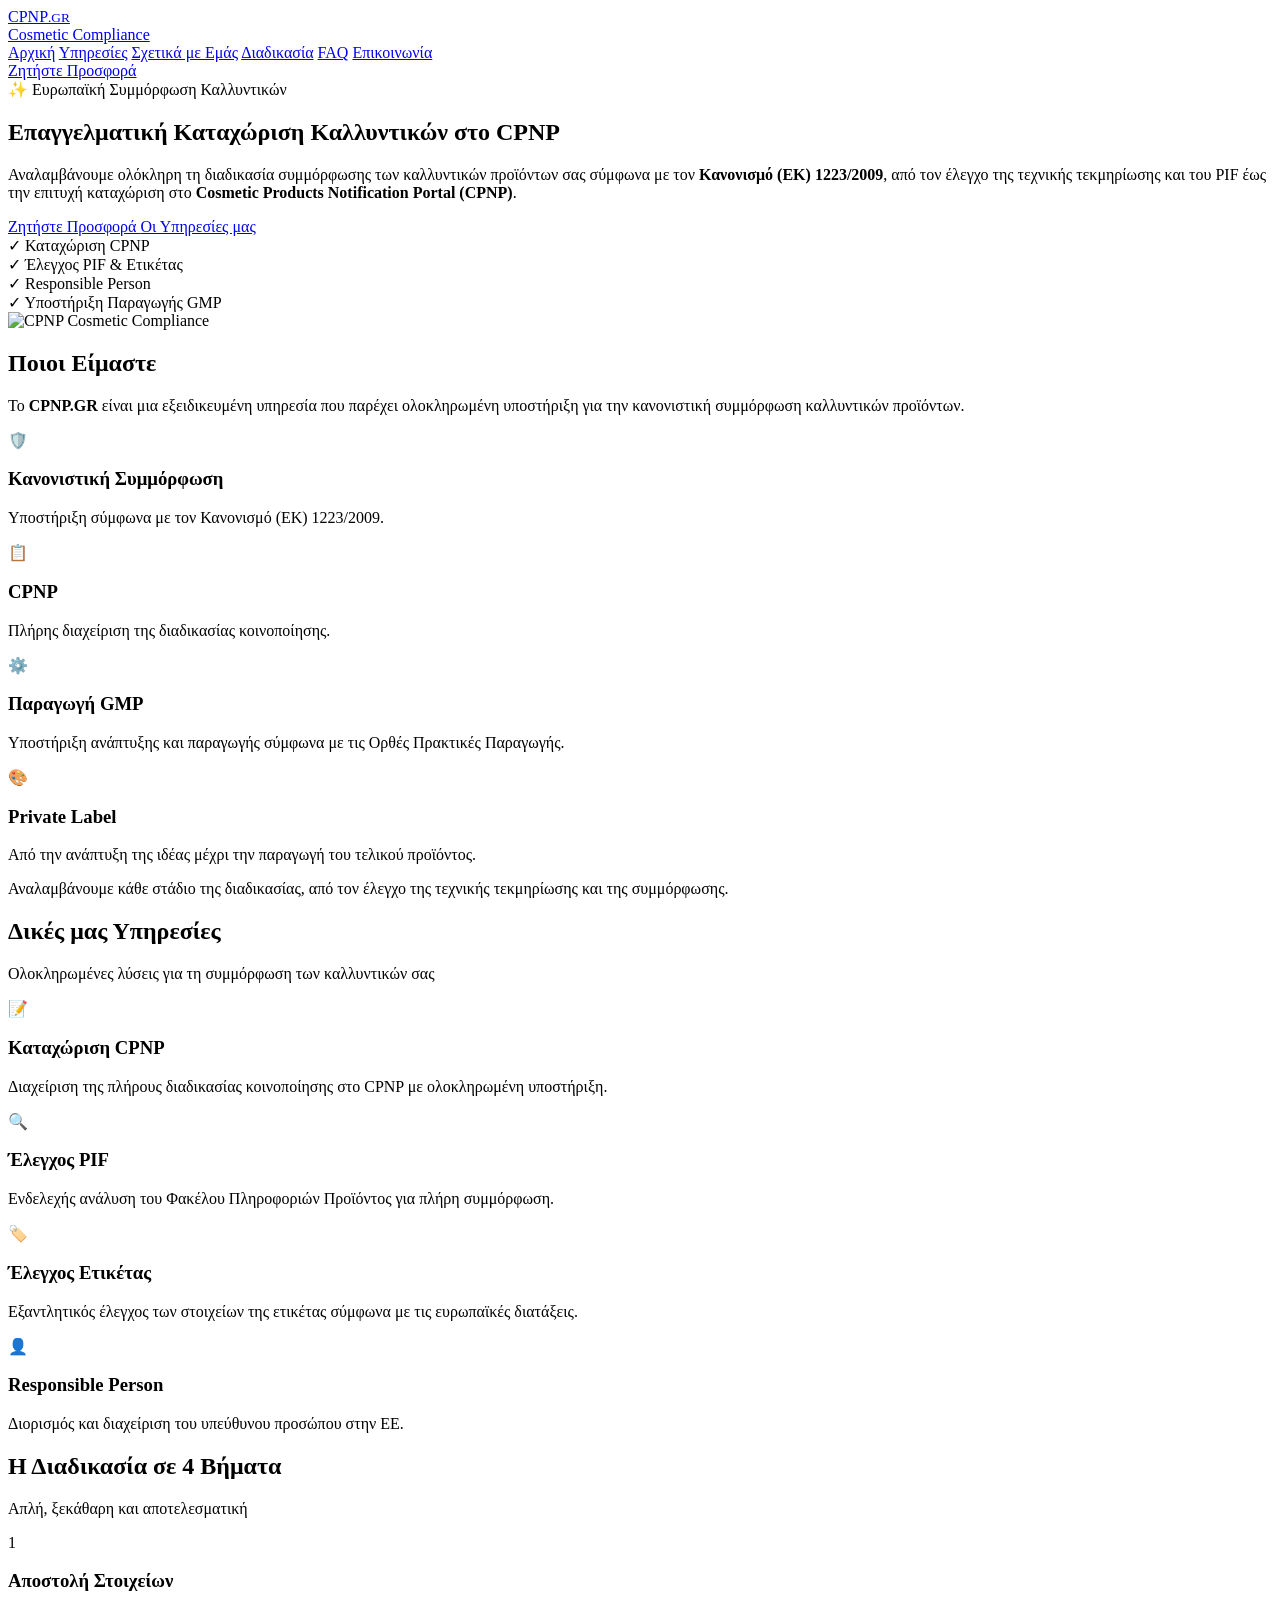
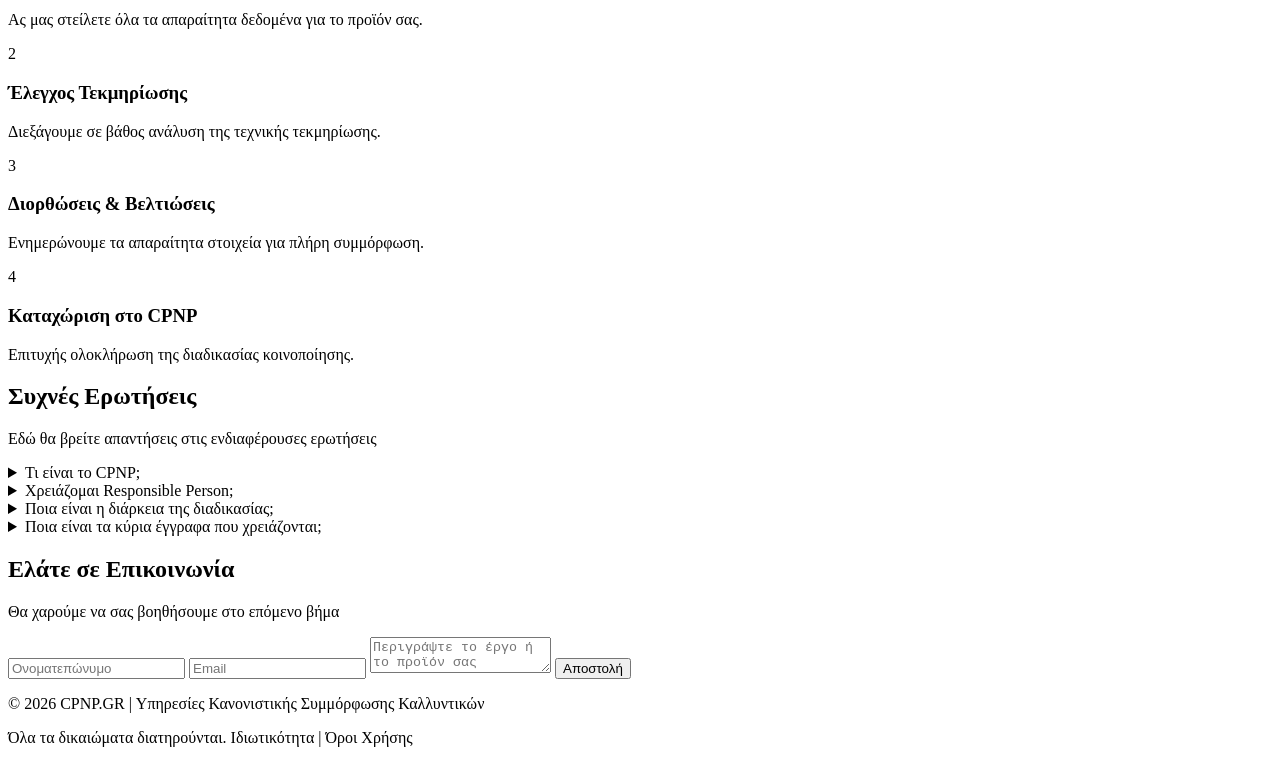
==== commit 4178849d: "Premium landing page enhancement with improved structure and sections" ====
--- a/index.html
+++ b/index.html
@@ -7,185 +7,263 @@
 <meta name="description" content="Υπηρεσίες CPNP, PIF, Responsible Person και υποστήριξη ανάπτυξης καλλυντικών.">
 <link rel="preconnect" href="https://fonts.googleapis.com">
 <link rel="preconnect" href="https://fonts.gstatic.com" crossorigin>
-<link href="https://fonts.googleapis.com/css2?family=Inter:wght@400;500;600;700;800&display=swap" rel="stylesheet">
-<link rel="stylesheet" href="css/style.css">
-<link rel="stylesheet" href="css/responsive.css">
+<link href="https://fonts.googleapis.com/css2?family=Space+Grotesk:wght@400;500;600;700&family=Inter:wght@300;400;500;600;700;800&display=swap" rel="stylesheet">
+<link rel="stylesheet" href="css/premium-style.css">
+<link rel="stylesheet" href="css/premium-animations.css">
+<link rel="stylesheet" href="css/premium-responsive.css">
 </head>
 <body>
 <header class="header">
-
-    <div class="container">
-
+    <div class="container">
         <a href="#" class="logo">
             <span>CPNP</span><small>.GR</small>
             <div class="logo-subtitle">Cosmetic Compliance</div>
         </a>
 
         <nav class="nav">
-
             <a href="#">Αρχική</a>
             <a href="#services">Υπηρεσίες</a>
             <a href="#about">Σχετικά με Εμάς</a>
             <a href="#process">Διαδικασία</a>
             <a href="#faq">FAQ</a>
             <a href="#contact">Επικοινωνία</a>
-
         </nav>
 
         <a href="#contact" class="header-btn">
             Ζητήστε Προσφορά
         </a>
-
-    </div>
-
+    </div>
 </header>
 
 <section class="hero">
-
-    <div class="container">
-
+    <div class="hero-background">
+        <div class="gradient-blur"></div>
+    </div>
+    <div class="container">
         <div class="hero-content">
-
             <div class="hero-left">
-
                 <span class="hero-badge">
-                    Ευρωπαϊκή Συμμόρφωση Καλλυντικών
+                    ✨ Ευρωπαϊκή Συμμόρφωση Καλλυντικών
                 </span>
 
                 <h1>
-                    Καταχώριση Καλλυντικών στο
-                    <span>CPNP</span>
+                    Επαγγελματική Καταχώριση
+                    <span class="gradient-text">Καλλυντικών στο CPNP</span>
                 </h1>
 
                 <p class="hero-text">
-
                     Αναλαμβάνουμε ολόκληρη τη διαδικασία συμμόρφωσης των
                     καλλυντικών προϊόντων σας σύμφωνα με τον
                     <strong>Κανονισμό (ΕΚ) 1223/2009</strong>,
                     από τον έλεγχο της τεχνικής τεκμηρίωσης και του PIF
                     έως την επιτυχή καταχώριση στο
                     <strong>Cosmetic Products Notification Portal (CPNP)</strong>.
-
                 </p>
 
                 <div class="hero-buttons">
-
-                    <a href="#contact" class="btn">
+                    <a href="#contact" class="btn btn-primary">
                         Ζητήστε Προσφορά
                     </a>
 
-                    <a href="#services" class="btn-outline">
+                    <a href="#services" class="btn btn-secondary">
                         Οι Υπηρεσίες μας
                     </a>
-
                 </div>
 
                 <div class="hero-features">
-
-                    <div class="feature">
-                        ✅ Καταχώριση CPNP
-                    </div>
-
-                    <div class="feature">
-                        📄 Έλεγχος PIF & Ετικέτας
-                    </div>
-
-                    <div class="feature">
-                        👤 Responsible Person
-                    </div>
-
-                    <div class="feature">
-                        🏭 Υποστήριξη Παραγωγής GMP
-                    </div>
-
+                    <div class="feature">
+                        <span class="feature-icon">✓</span>
+                        <span>Καταχώριση CPNP</span>
+                    </div>
+
+                    <div class="feature">
+                        <span class="feature-icon">✓</span>
+                        <span>Έλεγχος PIF & Ετικέτας</span>
+                    </div>
+
+                    <div class="feature">
+                        <span class="feature-icon">✓</span>
+                        <span>Responsible Person</span>
+                    </div>
+
+                    <div class="feature">
+                        <span class="feature-icon">✓</span>
+                        <span>Υποστήριξη Παραγωγής GMP</span>
+                    </div>
                 </div>
-
             </div>
 
             <div class="hero-right">
-
-                <img src="images/hero.png"
-                     alt="CPNP Cosmetic Compliance">
-
-            </div>
-
-        </div>
-
-    </div>
-
-</section>
-
-<section id="about">
-<div class="container">
-<h2>Ποιοι Είμαστε</h2>
-<p class="lead">Το <strong>CPNP.GR</strong> είναι μια εξειδικευμένη υπηρεσία που παρέχει ολοκληρωμένη υποστήριξη για την κανονιστική συμμόρφωση και την καταχώριση καλλυντικών προϊόντων στο Cosmetic Products Notification Portal (CPNP).</p>
-<div class="grid">
-<div class="card"><h3>Κανονιστική Συμμόρφωση</h3><p>Υποστήριξη σύμφωνα με τον Κανονισμό (ΕΚ) 1223/2009.</p></div>
-<div class="card"><h3>CPNP</h3><p>Πλήρης διαχείριση της διαδικασίας κοινοποίησης.</p></div>
-<div class="card"><h3>Παραγωγή GMP</h3><p>Υποστήριξη ανάπτυξης και παραγωγής σύμφωνα με τις Ορθές Πρακτικές Παραγωγής (ISO 22716).</p></div>
-<div class="card"><h3>Private Label</h3><p>Από την ανάπτυξη της ιδέας μέχρι την παραγωγή του τελικού προϊόντος.</p></div>
-</div>
-<p style="margin-top:32px">Αναλαμβάνουμε κάθε στάδιο της διαδικασίας, από τον έλεγχο της τεχνικής τεκμηρίωσης και της επισήμανσης έως την επιτυχή καταχώριση του προϊόντος στο CPNP. Παράλληλα μπορούμε να υποστηρίξουμε την ανάπτυξη, τον σχεδιασμό και την παραγωγή καλλυντικών προϊόντων σύμφωνα με GMP (ISO 22716).</p>
-</div>
-</section>
-
-<section id="services"><div class="container">
-<h2>Υπηρεσίες</h2>
-<div class="grid">
-<div class="card"><h3>Καταχώριση CPNP</h3></div>
-<div class="card"><h3>Έλεγχος PIF</h3></div>
-<div class="card"><h3>Έλεγχος Ετικέτας</h3></div>
-<div class="card"><h3>Responsible Person</h3></div>
-</div></div></section>
-
-<section id="process"><div class="container">
-<h2>Η Διαδικασία</h2>
-<div class="steps">
-<div class="step">1. Αποστολή στοιχείων</div>
-<div class="step">2. Έλεγχος τεκμηρίωσης</div>
-<div class="step">3. Διορθώσεις</div>
-<div class="step">4. Καταχώριση στο CPNP</div>
-</div></div></section>
-
-<section id="faq"><div class="container">
-<h2>Συχνές Ερωτήσεις</h2>
-<details><summary>Τι είναι το CPNP;</summary><p>Η ευρωπαϊκή πλατφόρμα κοινοποίησης καλλυντικών προϊόντων.</p></details>
-<details><summary>Χρειάζζομαι Responsible Person;</summary><p>Ναι, για τη διάθεση καλλυντικών στην αγορά της ΕΕ.</p></details>
-</div></section>
-
-<section id="contact"><div class="container">
-<h2>Επικοινωνία</h2>
-<form action="https://formspree.io/f/xjgqjzjb" method="POST">
-
-    <input
-        type="text"
-        name="name"
-        placeholder="Ονοματεπώνυμο"
-        required>
-
-    <input
-        type="email"
-        name="email"
-        placeholder="Email"
-        required>
-
-    <textarea
-        name="message"
-        placeholder="Περιγράψτε το έργο ή το προϊόν σας"
-        required></textarea>
-
-    <input
-        type="hidden"
-        name="_subject"
-        value="Νέα επικοινωνία από το CPNP.GR">
-
-    <button class="btn" type="submit">
-        Αποστολή
-    </button>
-
-</form>
-</div></section>
-
-<footer>© 2026 CPNP.GR</footer>
+                <div class="hero-visual">
+                    <img src="images/hero.png" alt="CPNP Cosmetic Compliance">
+                </div>
+            </div>
+        </div>
+    </div>
+</section>
+
+<section id="about" class="about">
+    <div class="container">
+        <h2>Ποιοι Είμαστε</h2>
+        <p class="lead">Το <strong>CPNP.GR</strong> είναι μια εξειδικευμένη υπηρεσία που παρέχει ολοκληρωμένη υποστήριξη για την κανονιστική συμμόρφωση καλλυντικών προϊόντων.</p>
+        <div class="grid grid-about">
+            <div class="card card-about">
+                <div class="card-icon">🛡️</div>
+                <h3>Κανονιστική Συμμόρφωση</h3>
+                <p>Υποστήριξη σύμφωνα με τον Κανονισμό (ΕΚ) 1223/2009.</p>
+            </div>
+            <div class="card card-about">
+                <div class="card-icon">📋</div>
+                <h3>CPNP</h3>
+                <p>Πλήρης διαχείριση της διαδικασίας κοινοποίησης.</p>
+            </div>
+            <div class="card card-about">
+                <div class="card-icon">⚙️</div>
+                <h3>Παραγωγή GMP</h3>
+                <p>Υποστήριξη ανάπτυξης και παραγωγής σύμφωνα με τις Ορθές Πρακτικές Παραγωγής.</p>
+            </div>
+            <div class="card card-about">
+                <div class="card-icon">🎨</div>
+                <h3>Private Label</h3>
+                <p>Από την ανάπτυξη της ιδέας μέχρι την παραγωγή του τελικού προϊόντος.</p>
+            </div>
+        </div>
+        <p class="about-footer">Αναλαμβάνουμε κάθε στάδιο της διαδικασίας, από τον έλεγχο της τεχνικής τεκμηρίωσης και της συμμόρφωσης.</p>
+    </div>
+</section>
+
+<section id="services" class="services">
+    <div class="container">
+        <div class="section-header">
+            <h2>Δικές μας Υπηρεσίες</h2>
+            <p class="section-subtitle">Ολοκληρωμένες λύσεις για τη συμμόρφωση των καλλυντικών σας</p>
+        </div>
+        <div class="grid grid-services">
+            <div class="service-card">
+                <div class="service-icon">📝</div>
+                <h3>Καταχώριση CPNP</h3>
+                <p>Διαχείριση της πλήρους διαδικασίας κοινοποίησης στο CPNP με ολοκληρωμένη υποστήριξη.</p>
+            </div>
+            <div class="service-card">
+                <div class="service-icon">🔍</div>
+                <h3>Έλεγχος PIF</h3>
+                <p>Ενδελεχής ανάλυση του Φακέλου Πληροφοριών Προϊόντος για πλήρη συμμόρφωση.</p>
+            </div>
+            <div class="service-card">
+                <div class="service-icon">🏷️</div>
+                <h3>Έλεγχος Ετικέτας</h3>
+                <p>Εξαντλητικός έλεγχος των στοιχείων της ετικέτας σύμφωνα με τις ευρωπαϊκές διατάξεις.</p>
+            </div>
+            <div class="service-card">
+                <div class="service-icon">👤</div>
+                <h3>Responsible Person</h3>
+                <p>Διορισμός και διαχείριση του υπεύθυνου προσώπου στην ΕΕ.</p>
+            </div>
+        </div>
+    </div>
+</section>
+
+<section id="process" class="process">
+    <div class="container">
+        <div class="section-header">
+            <h2>Η Διαδικασία σε 4 Βήματα</h2>
+            <p class="section-subtitle">Απλή, ξεκάθαρη και αποτελεσματική</p>
+        </div>
+        <div class="steps">
+            <div class="step-item">
+                <div class="step-number">1</div>
+                <h3>Αποστολή Στοιχείων</h3>
+                <p>Ας μας στείλετε όλα τα απαραίτητα δεδομένα για το προϊόν σας.</p>
+            </div>
+            <div class="step-item">
+                <div class="step-number">2</div>
+                <h3>Έλεγχος Τεκμηρίωσης</h3>
+                <p>Διεξάγουμε σε βάθος ανάλυση της τεχνικής τεκμηρίωσης.</p>
+            </div>
+            <div class="step-item">
+                <div class="step-number">3</div>
+                <h3>Διορθώσεις & Βελτιώσεις</h3>
+                <p>Ενημερώνουμε τα απαραίτητα στοιχεία για πλήρη συμμόρφωση.</p>
+            </div>
+            <div class="step-item">
+                <div class="step-number">4</div>
+                <h3>Καταχώριση στο CPNP</h3>
+                <p>Επιτυχής ολοκλήρωση της διαδικασίας κοινοποίησης.</p>
+            </div>
+        </div>
+    </div>
+</section>
+
+<section id="faq" class="faq">
+    <div class="container">
+        <div class="section-header">
+            <h2>Συχνές Ερωτήσεις</h2>
+            <p class="section-subtitle">Εδώ θα βρείτε απαντήσεις στις ενδιαφέρουσες ερωτήσεις</p>
+        </div>
+        <div class="faq-grid">
+            <details class="faq-item">
+                <summary>Τι είναι το CPNP;</summary>
+                <p>Το CPNP (Cosmetic Products Notification Portal) είναι η ευρωπαϊκή πλατφόρμα κοινοποίησης καλλυντικών προϊόντων. Αποτελεί υποχρεωτική διαδικασία για την πώληση καλλυντικών στην Ευρωπαϊκή Ένωση.</p>
+            </details>
+            <details class="faq-item">
+                <summary>Χρειάζομαι Responsible Person;</summary>
+                <p>Ναι, για τη διάθεση καλλυντικών στην αγορά της ΕΕ. Ο Responsible Person είναι υποχρεωτικός και πρέπει να είναι εγκατεστημένος στην ΕΕ.</p>
+            </details>
+            <details class="faq-item">
+                <summary>Ποια είναι η διάρκεια της διαδικασίας;</summary>
+                <p>Η διάρκεια εξαρτάται από την πολυπλοκότητα του προϊόντος και την ποιότητα της αρχικής τεκμηρίωσης. Συνήθως απαιτούνται 2-4 εβδομάδες.</p>
+            </details>
+            <details class="faq-item">
+                <summary>Ποια είναι τα κύρια έγγραφα που χρειάζονται;</summary>
+                <p>Κύρια έγγραφα: Φάκελος Πληροφοριών Προϊόντος (PIF), σύνθεση, αρομάτων ή χρωστικών, δοκιμές ασφάλειας και λειτουργικές δηλώσεις.</p>
+            </details>
+        </div>
+    </div>
+</section>
+
+<section id="contact" class="contact">
+    <div class="container">
+        <div class="section-header">
+            <h2>Ελάτε σε Επικοινωνία</h2>
+            <p class="section-subtitle">Θα χαρούμε να σας βοηθήσουμε στο επόμενο βήμα</p>
+        </div>
+        <form action="https://formspree.io/f/xjgqjzjb" method="POST" class="contact-form">
+
+            <input
+                type="text"
+                name="name"
+                placeholder="Ονοματεπώνυμο"
+                required>
+
+            <input
+                type="email"
+                name="email"
+                placeholder="Email"
+                required>
+
+            <textarea
+                name="message"
+                placeholder="Περιγράψτε το έργο ή το προϊόν σας"
+                required></textarea>
+
+            <input
+                type="hidden"
+                name="_subject"
+                value="Νέα επικοινωνία από το CPNP.GR">
+
+            <button class="btn btn-primary" type="submit">
+                Αποστολή
+            </button>
+
+        </form>
+    </div>
+</section>
+
+<footer class="footer">
+    <div class="container">
+        <p>&copy; 2026 CPNP.GR | Υπηρεσίες Κανονιστικής Συμμόρφωσης Καλλυντικών</p>
+        <p class="footer-legal">Όλα τα δικαιώματα διατηρούνται. Ιδιωτικότητα | Όροι Χρήσης</p>
+    </div>
+</footer>
 </body>
 </html>
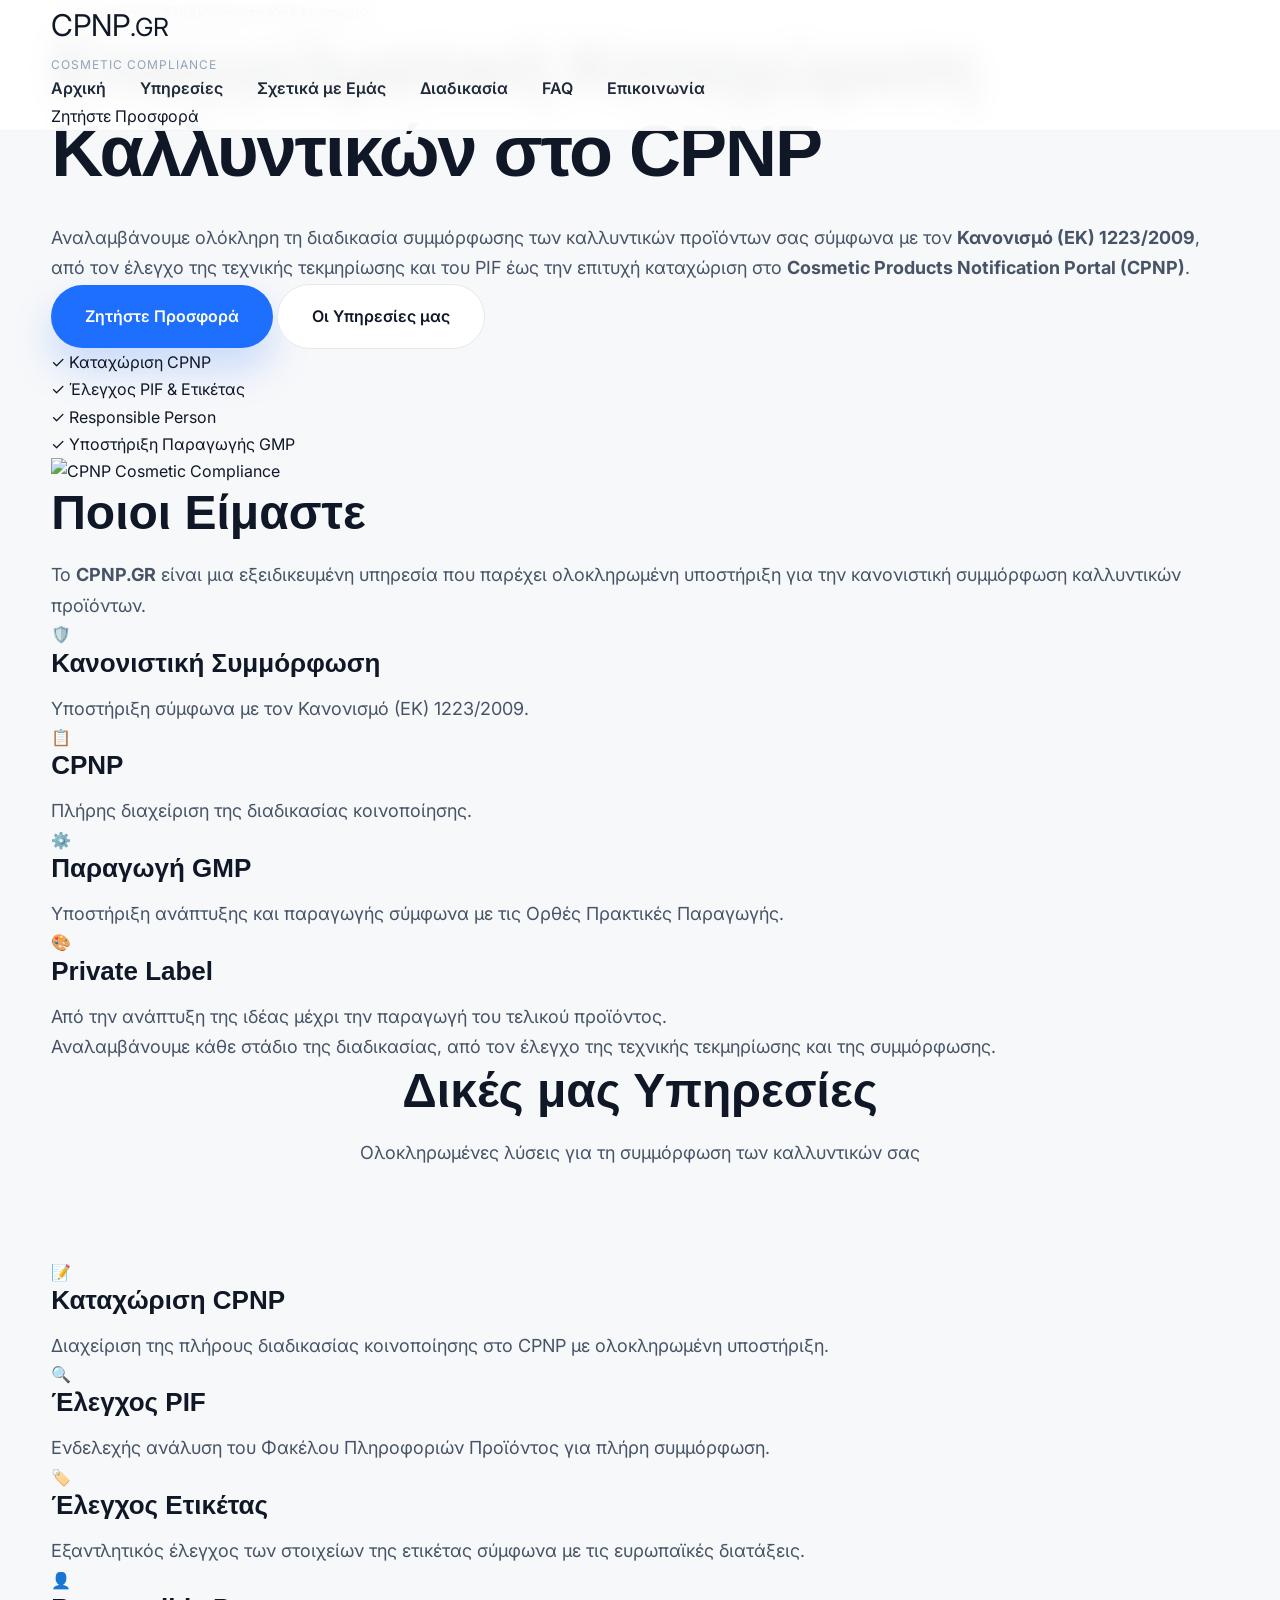
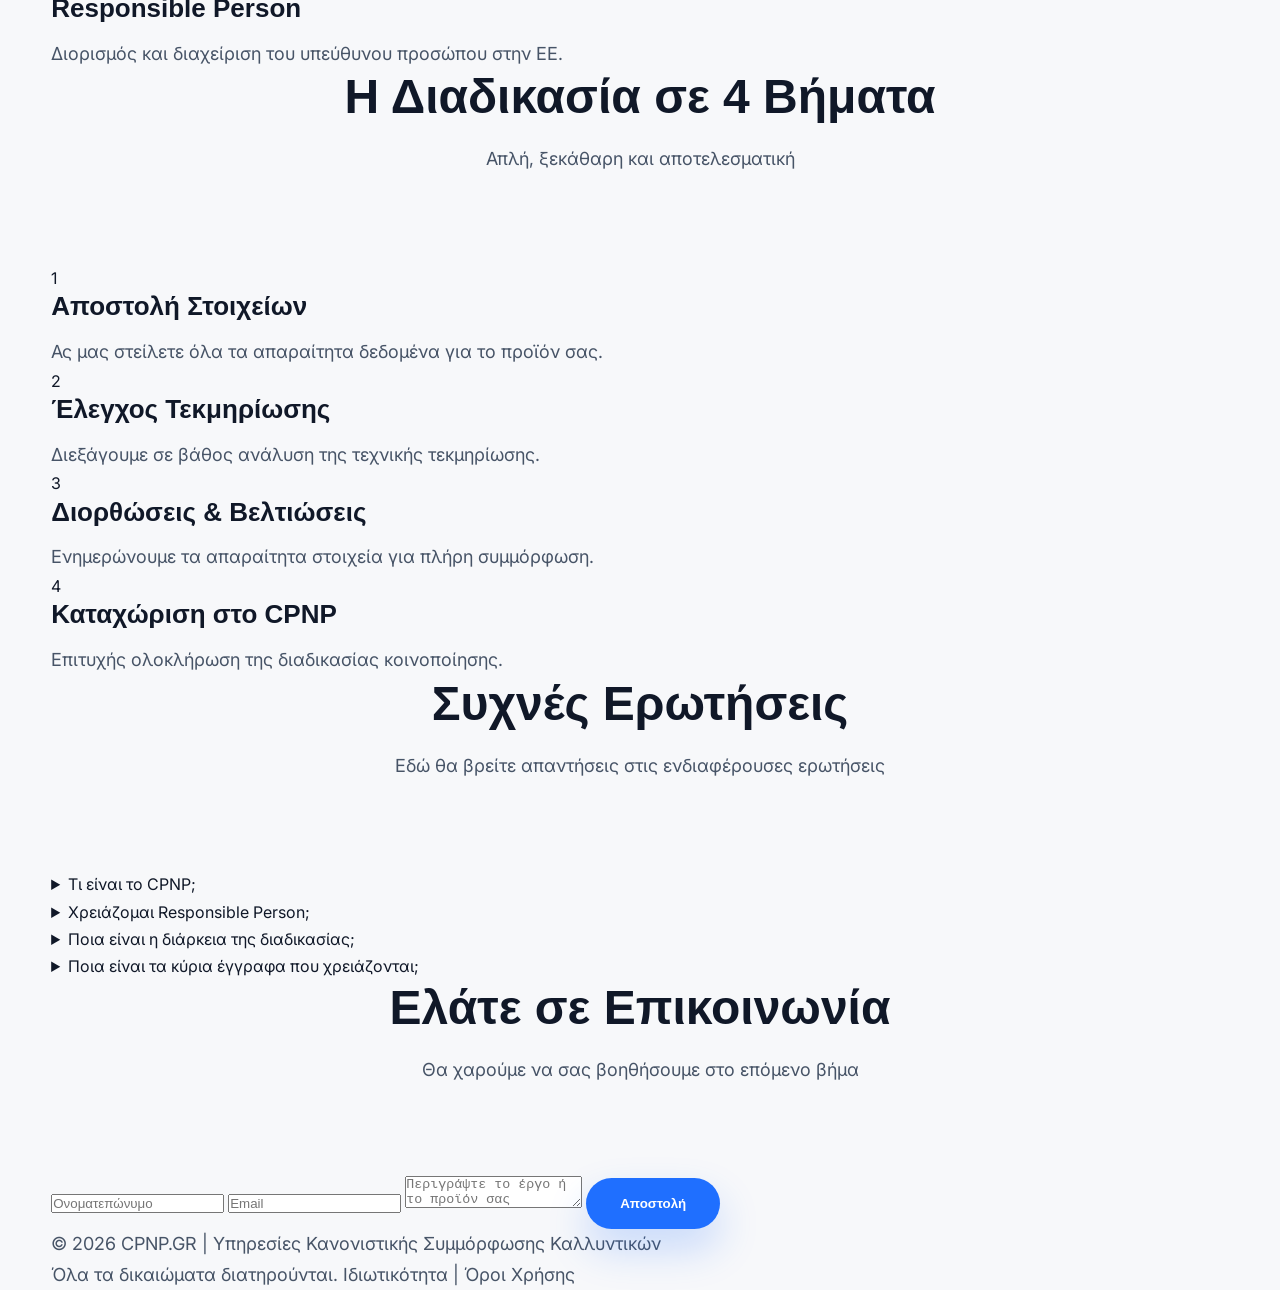
==== commit c003b813: "Update index.html" ====
--- a/index.html
+++ b/index.html
@@ -8,9 +8,9 @@
 <link rel="preconnect" href="https://fonts.googleapis.com">
 <link rel="preconnect" href="https://fonts.gstatic.com" crossorigin>
 <link href="https://fonts.googleapis.com/css2?family=Space+Grotesk:wght@400;500;600;700&family=Inter:wght@300;400;500;600;700;800&display=swap" rel="stylesheet">
-<link rel="stylesheet" href="css/premium-style.css">
-<link rel="stylesheet" href="css/premium-animations.css">
-<link rel="stylesheet" href="css/premium-responsive.css">
+<link rel="stylesheet" href="css/style.css">
+<link rel="stylesheet" href="animations.css">
+<link rel="stylesheet" href="css/responsive.css">
 </head>
 <body>
 <header class="header">
--- a/css/style.css
+++ b/css/style.css
@@ -0,0 +1,1563 @@
+/* ==========================================================
+   CPNP.GR
+   STYLE.CSS
+   ========================================================== */
+
+
+/* ===========================
+   RESET
+=========================== */
+
+*{
+    margin:0;
+    padding:0;
+    box-sizing:border-box;
+}
+
+html{
+    scroll-behavior:smooth;
+}
+
+body{
+
+    font-family:'Inter',sans-serif;
+
+    background:#f7f8fa;
+
+    color:#101828;
+
+    line-height:1.7;
+
+    overflow-x:hidden;
+
+}
+
+img{
+
+    max-width:100%;
+    display:block;
+
+}
+
+a{
+
+    text-decoration:none;
+    color:inherit;
+
+}
+
+ul{
+
+    list-style:none;
+
+}
+
+button{
+
+    border:none;
+    background:none;
+    cursor:pointer;
+
+}
+
+.container{
+
+    width:min(1200px,92%);
+    margin:auto;
+
+}
+
+
+/* ===========================
+   VARIABLES
+=========================== */
+
+:root{
+
+--primary:#1F6FFF;
+
+--primary-dark:#1857cc;
+
+--dark:#101828;
+
+--text:#475467;
+
+--light:#ffffff;
+
+--border:#E4E7EC;
+
+--background:#F7F8FA;
+
+--radius:18px;
+
+--shadow:
+
+0 15px 40px rgba(15,23,42,.07);
+
+--transition:.35s ease;
+
+}
+
+
+/* ===========================
+TYPOGRAPHY
+=========================== */
+
+h1,h2,h3,h4{
+
+font-family:"Space Grotesk",sans-serif;
+
+line-height:1.15;
+
+font-weight:700;
+
+color:var(--dark);
+
+}
+
+h1{
+
+font-size:72px;
+
+letter-spacing:-2px;
+
+margin-bottom:30px;
+
+}
+
+h2{
+
+font-size:48px;
+
+margin-bottom:20px;
+
+}
+
+h3{
+
+font-size:26px;
+
+margin-bottom:15px;
+
+}
+
+p{
+
+font-size:18px;
+
+color:var(--text);
+
+}
+
+.section-header{
+
+max-width:760px;
+
+margin:auto;
+
+text-align:center;
+
+margin-bottom:90px;
+
+}
+
+.section-tag{
+
+display:inline-block;
+
+padding:8px 18px;
+
+background:white;
+
+border:1px solid var(--border);
+
+border-radius:100px;
+
+font-size:13px;
+
+font-weight:700;
+
+letter-spacing:.08em;
+
+margin-bottom:20px;
+
+}
+
+
+/* ===========================
+BUTTONS
+=========================== */
+
+.btn{
+
+display:inline-flex;
+
+align-items:center;
+
+justify-content:center;
+
+padding:18px 34px;
+
+border-radius:100px;
+
+font-weight:600;
+
+transition:var(--transition);
+
+}
+
+.btn-primary{
+
+background:var(--primary);
+
+color:white;
+
+box-shadow:
+
+0 20px 40px rgba(31,111,255,.22);
+
+}
+
+.btn-primary:hover{
+
+transform:translateY(-4px);
+
+background:var(--primary-dark);
+
+}
+
+.btn-secondary{
+
+background:white;
+
+border:1px solid var(--border);
+
+}
+
+.btn-secondary:hover{
+
+transform:translateY(-4px);
+
+box-shadow:var(--shadow);
+
+}
+
+
+/* ===========================
+HEADER
+=========================== */
+
+.header{
+
+position:fixed;
+
+top:0;
+
+left:0;
+
+width:100%;
+
+z-index:1000;
+
+background:rgba(255,255,255,.92);
+
+backdrop-filter:blur(14px);
+
+border-bottom:1px solid rgba(0,0,0,.04);
+
+}
+
+.nav{
+    display:flex;
+    align-items:center;
+    gap:34px;
+}
+.nav a{
+    text-decoration:none;
+    color:#1F2937;
+    font-weight:600;
+    transition:.25s;
+}
+
+.nav a:hover{
+    color:#2563EB;
+}
+.logo{
+
+font-size:30px;
+
+.logo{
+    display:flex;
+    flex-direction:column;
+    text-decoration:none;
+    line-height:1;
+    font-family:"Space Grotesk",sans-serif;
+}
+.logo{
+    text-decoration:none;
+    line-height:1;
+}
+
+.logo small{
+    font-size:20px;
+    color:var(--primary);
+    font-weight:700;
+}
+
+.logo-subtitle{
+    margin-top:4px;
+    font-size:12px;
+    color:#94A3B8;
+    letter-spacing:1px;
+    text-transform:uppercase;
+}
+.logo span{
+    font-size:42px;
+    color:var(--primary);
+    font-weight:800;
+}
+
+.nav-links{
+
+display:flex;
+
+gap:38px;
+
+}
+
+.nav-links a{
+
+font-weight:500;
+
+transition:var(--transition);
+
+}
+
+.nav-links a:hover{
+
+color:var(--primary);
+
+}
+
+.mobile-toggle{
+
+display:none;
+
+}
+
+
+/* ===========================
+HERO
+=========================== */
+
+.hero{
+
+    padding:110px 0;
+
+}
+
+.hero-grid{
+
+    display:grid;
+    grid-template-columns:1.2fr 1fr;
+    gap:70px;
+    align-items:center;
+
+}
+
+.hero-badge{
+
+    display:inline-block;
+    padding:10px 18px;
+    border-radius:999px;
+    background:#EAF2FF;
+    color:#2563EB;
+    font-weight:700;
+    margin-bottom:25px;
+
+}
+
+.hero h1{
+
+    font-size:60px;
+    line-height:1.05;
+    margin-bottom:25px;
+
+}
+
+.hero h1 span{
+
+    color:#2563EB;
+
+}
+
+.hero p{
+
+    font-size:20px;
+    color:#6B7280;
+    margin-bottom:35px;
+
+}
+
+.hero-buttons{
+
+    display:flex;
+    gap:18px;
+    margin-bottom:40px;
+
+}
+
+.btn-secondary{
+
+    padding:15px 28px;
+    border:2px solid #2563EB;
+    border-radius:999px;
+    text-decoration:none;
+    color:#2563EB;
+    font-weight:700;
+
+}
+
+.hero-cards{
+
+    display:grid;
+    grid-template-columns:repeat(2,1fr);
+    gap:18px;
+
+}
+
+.hero-card{
+
+    background:#fff;
+    border:1px solid #E5E7EB;
+    border-radius:16px;
+    padding:20px;
+
+}
+
+.hero-card strong{
+
+    display:block;
+    color:#2563EB;
+    font-size:20px;
+    margin-bottom:6px;
+
+}
+
+.hero-card span{
+
+    color:#6B7280;
+
+}
+
+.hero-right img{
+
+    width:100%;
+    border-radius:24px;
+}
+
+@media(max-width:900px){
+
+.hero-grid{
+
+grid-template-columns:1fr;
+
+}
+
+.hero{
+
+text-align:center;
+
+}
+
+.hero-buttons{
+
+justify-content:center;
+
+}
+
+.hero-cards{
+
+grid-template-columns:1fr;
+
+}
+
+}
+
+
+/* ===========================
+BACKGROUND BLOBS
+=========================== */
+
+.blur{
+
+position:absolute;
+
+border-radius:50%;
+
+filter:blur(100px);
+
+opacity:.45;
+
+}
+
+.blur-1{
+
+width:400px;
+
+height:400px;
+
+background:#bdd4ff;
+
+top:-120px;
+
+left:-120px;
+
+}
+
+.blur-2{
+
+width:350px;
+
+height:350px;
+
+background:#dfe9ff;
+
+bottom:-80px;
+
+right:-80px;
+
+}
+
+
+/* ===========================
+DASHBOARD
+=========================== */
+
+.hero-dashboard{
+
+display:flex;
+
+justify-content:center;
+
+}
+
+.dashboard-window{
+
+background:white;
+
+border-radius:28px;
+
+box-shadow:
+
+0 35px 90px rgba(15,23,42,.12);
+
+padding:25px;
+
+width:100%;
+
+max-width:480px;
+
+border:1px solid rgba(0,0,0,.05);
+
+}
+
+.dashboard-top{
+
+display:flex;
+
+gap:10px;
+
+margin-bottom:30px;
+
+}
+
+.dot{
+
+width:12px;
+
+height:12px;
+
+border-radius:50%;
+
+}
+
+.red{
+
+background:#ff5f57;
+
+}
+
+.yellow{
+
+background:#febc2e;
+
+}
+
+.green{
+
+background:#28c840;
+
+}
+
+.dashboard-title{
+
+font-size:20px;
+
+font-weight:700;
+
+margin-bottom:25px;
+
+}
+
+.task{
+
+display:flex;
+
+align-items:center;
+
+gap:15px;
+
+padding:16px;
+
+border-radius:14px;
+
+margin-bottom:12px;
+
+background:#fafafa;
+
+font-weight:500;
+
+}
+
+.completed{
+
+background:#eef8f2;
+
+}
+
+.active{
+
+background:#edf4ff;
+
+}
+
+.pending{
+
+opacity:.55;
+
+}
+
+.progress{
+
+height:10px;
+
+background:#ececec;
+
+border-radius:100px;
+
+margin:28px 0;
+
+overflow:hidden;
+
+}
+
+.progress-bar{
+
+width:78%;
+
+height:100%;
+
+background:linear-gradient(
+90deg,
+#1F6FFF,
+#7aa8ff
+);
+
+border-radius:100px;
+
+}
+
+.success-card{
+
+padding:22px;
+
+border-radius:18px;
+
+background:#101828;
+
+color:white;
+
+}
+
+.success-card h4{
+
+color:white;
+
+margin-bottom:10px;
+
+}
+
+.success-card p{
+
+color:#d0d5dd;
+
+font-size:15px;
+
+}
+/* ==========================================================
+   TRUSTED
+========================================================== */
+
+.trusted{
+
+    padding:80px 0;
+
+}
+
+.section-small-title{
+
+    text-align:center;
+
+    font-size:15px;
+
+    text-transform:uppercase;
+
+    letter-spacing:.12em;
+
+    color:#98A2B3;
+
+    margin-bottom:45px;
+
+}
+
+.trusted-grid{
+
+    display:grid;
+
+    grid-template-columns:repeat(5,1fr);
+
+    gap:25px;
+
+}
+
+.trusted-item{
+
+    background:#fff;
+
+    border:1px solid var(--border);
+
+    border-radius:16px;
+
+    padding:26px;
+
+    text-align:center;
+
+    font-weight:700;
+
+    color:#667085;
+
+    transition:var(--transition);
+
+}
+
+.trusted-item:hover{
+
+    transform:translateY(-6px);
+
+    box-shadow:var(--shadow);
+
+}
+
+
+
+/* ==========================================================
+   SERVICES
+========================================================== */
+
+.services{
+
+    padding:130px 0;
+
+}
+
+.services-grid{
+
+    display:grid;
+
+    grid-template-columns:repeat(2,1fr);
+
+    gap:35px;
+
+}
+
+.service-card{
+
+    background:#fff;
+
+    border:1px solid var(--border);
+
+    border-radius:24px;
+
+    padding:45px;
+
+    transition:var(--transition);
+
+}
+
+.service-card:hover{
+
+    transform:translateY(-8px);
+
+    box-shadow:0 25px 60px rgba(15,23,42,.08);
+
+}
+
+.service-icon{
+
+    width:68px;
+
+    height:68px;
+
+    border-radius:18px;
+
+    background:#EEF4FF;
+
+    color:var(--primary);
+
+    display:flex;
+
+    justify-content:center;
+
+    align-items:center;
+
+    font-size:28px;
+
+    margin-bottom:30px;
+
+}
+
+.service-card h3{
+
+    margin-bottom:18px;
+
+}
+
+.service-card p{
+
+    margin-bottom:30px;
+
+}
+
+.service-card a{
+
+    font-weight:700;
+
+    color:var(--primary);
+
+}
+
+.service-card a:hover{
+
+    opacity:.8;
+
+}
+
+
+
+/* ==========================================================
+   WHY US
+========================================================== */
+
+.why-us{
+
+    padding:130px 0;
+
+    background:#fff;
+
+}
+
+.features-grid{
+
+    display:grid;
+
+    grid-template-columns:repeat(3,1fr);
+
+    gap:30px;
+
+}
+
+.feature-card{
+
+    padding:40px;
+
+    border-radius:24px;
+
+    background:#F9FAFB;
+
+    border:1px solid var(--border);
+
+    transition:var(--transition);
+
+}
+
+.feature-card:hover{
+
+    transform:translateY(-8px);
+
+    background:#fff;
+
+    box-shadow:var(--shadow);
+
+}
+
+.feature-number{
+
+    width:54px;
+
+    height:54px;
+
+    border-radius:50%;
+
+    background:var(--primary);
+
+    color:#fff;
+
+    display:flex;
+
+    justify-content:center;
+
+    align-items:center;
+
+    font-weight:700;
+
+    margin-bottom:28px;
+
+}
+
+.feature-card h3{
+
+    margin-bottom:18px;
+
+}
+
+
+
+/* ==========================================================
+   PROCESS
+========================================================== */
+
+.process{
+
+    padding:140px 0;
+
+}
+
+.timeline{
+
+    display:grid;
+
+    grid-template-columns:repeat(4,1fr);
+
+    gap:30px;
+
+    align-items:start;
+
+    position:relative;
+
+}
+
+.timeline-item{
+
+    background:#fff;
+
+    border:1px solid var(--border);
+
+    border-radius:22px;
+
+    padding:35px;
+
+    text-align:center;
+
+    position:relative;
+
+    transition:var(--transition);
+
+}
+
+.timeline-item:hover{
+
+    transform:translateY(-8px);
+
+    box-shadow:var(--shadow);
+
+}
+
+.timeline-number{
+
+    width:70px;
+
+    height:70px;
+
+    border-radius:50%;
+
+    background:var(--primary);
+
+    color:#fff;
+
+    font-size:24px;
+
+    font-weight:700;
+
+    display:flex;
+
+    justify-content:center;
+
+    align-items:center;
+
+    margin:0 auto 25px;
+
+}
+
+.timeline-item h3{
+
+    margin-bottom:18px;
+
+}
+
+.timeline-line{
+
+    display:none;
+
+}
+
+
+
+/* ==========================================================
+   SPACING
+========================================================== */
+
+section{
+
+    position:relative;
+
+}
+
+.section-header p{
+
+    max-width:700px;
+
+    margin:auto;
+
+}
+/* ==========================================================
+   STATISTICS
+========================================================== */
+
+.statistics{
+
+    padding:120px 0;
+
+    background:#ffffff;
+
+}
+
+.stats-grid{
+
+    display:grid;
+
+    grid-template-columns:repeat(4,1fr);
+
+    gap:30px;
+
+}
+
+.stats-card{
+
+    background:#fff;
+
+    border:1px solid var(--border);
+
+    border-radius:24px;
+
+    padding:45px;
+
+    text-align:center;
+
+    transition:var(--transition);
+
+}
+
+.stats-card:hover{
+
+    transform:translateY(-8px);
+
+    box-shadow:var(--shadow);
+
+}
+
+.stats-card h2{
+
+    font-size:56px;
+
+    color:var(--primary);
+
+    margin-bottom:15px;
+
+}
+
+.stats-card p{
+
+    font-size:16px;
+
+}
+
+
+
+/* ==========================================================
+   CTA
+========================================================== */
+
+.cta{
+
+    padding:130px 0;
+
+}
+
+.cta-box{
+
+    background:linear-gradient(135deg,#1F6FFF,#4F8FFF);
+
+    color:#fff;
+
+    padding:80px;
+
+    border-radius:36px;
+
+    text-align:center;
+
+}
+
+.cta-box h2{
+
+    color:#fff;
+
+    margin-bottom:20px;
+
+}
+
+.cta-box p{
+
+    color:rgba(255,255,255,.9);
+
+    max-width:650px;
+
+    margin:0 auto 40px;
+
+}
+
+.cta-buttons{
+
+    display:flex;
+
+    justify-content:center;
+
+    gap:20px;
+
+}
+
+.cta .btn-secondary{
+
+    background:#fff;
+
+}
+
+
+
+/* ==========================================================
+   PRICING
+========================================================== */
+
+.pricing{
+
+    padding:130px 0;
+
+    background:#fff;
+
+}
+
+.pricing-grid{
+
+    display:grid;
+
+    grid-template-columns:repeat(3,1fr);
+
+    gap:35px;
+
+}
+
+.price-card{
+
+    background:#fff;
+
+    border:1px solid var(--border);
+
+    border-radius:28px;
+
+    padding:45px;
+
+    transition:var(--transition);
+
+    position:relative;
+
+}
+
+.price-card:hover{
+
+    transform:translateY(-10px);
+
+    box-shadow:0 30px 70px rgba(15,23,42,.08);
+
+}
+
+.price-card.featured{
+
+    border:2px solid var(--primary);
+
+    transform:scale(1.03);
+
+}
+
+.popular{
+
+    position:absolute;
+
+    top:-14px;
+
+    left:50%;
+
+    transform:translateX(-50%);
+
+    background:var(--primary);
+
+    color:#fff;
+
+    padding:8px 18px;
+
+    border-radius:100px;
+
+    font-size:12px;
+
+    font-weight:700;
+
+    letter-spacing:.08em;
+
+}
+
+.price{
+
+    font-size:18px;
+
+    margin:30px 0;
+
+}
+
+.price span{
+
+    display:block;
+
+    font-size:52px;
+
+    font-weight:700;
+
+    color:var(--primary);
+
+}
+
+.price-card ul{
+
+    margin-bottom:35px;
+
+}
+
+.price-card li{
+
+    padding:12px 0;
+
+    border-bottom:1px solid #EEF2F6;
+
+}
+
+
+
+/* ==========================================================
+   FAQ
+========================================================== */
+
+.faq{
+
+    padding:130px 0;
+
+}
+
+.faq-list{
+
+    max-width:900px;
+
+    margin:auto;
+
+}
+
+.faq-item{
+
+    background:#fff;
+
+    border:1px solid var(--border);
+
+    border-radius:20px;
+
+    margin-bottom:18px;
+
+    overflow:hidden;
+
+}
+
+.faq-question{
+
+    width:100%;
+
+    padding:28px;
+
+    text-align:left;
+
+    font-size:20px;
+
+    font-weight:600;
+
+}
+
+.faq-answer{
+
+    display:none;
+
+    padding:0 28px 28px;
+
+}
+
+.faq-item.active .faq-answer{
+
+    display:block;
+
+}
+
+
+
+/* ==========================================================
+   CONTACT
+========================================================== */
+
+.contact-banner{
+
+    padding:120px 0;
+
+}
+
+.contact-box{
+
+    background:#101828;
+
+    color:#fff;
+
+    border-radius:30px;
+
+    text-align:center;
+
+    padding:80px;
+
+}
+
+.contact-box h2{
+
+    color:#fff;
+
+    margin-bottom:20px;
+
+}
+
+.contact-box p{
+
+    color:#D0D5DD;
+
+    margin-bottom:40px;
+
+}
+
+
+
+/* ==========================================================
+   FOOTER
+========================================================== */
+
+.footer{
+
+    background:#0F172A;
+
+    color:#fff;
+
+    padding:90px 0 50px;
+
+}
+
+.footer-grid{
+
+    display:grid;
+
+    grid-template-columns:2fr 1fr 1fr 1fr;
+
+    gap:50px;
+
+}
+
+.footer h3,
+
+.footer h4{
+
+    color:#fff;
+
+    margin-bottom:20px;
+
+}
+
+.footer p{
+
+    color:#CBD5E1;
+
+}
+
+.footer ul li{
+
+    margin-bottom:14px;
+
+}
+
+.footer ul li a{
+
+    color:#CBD5E1;
+
+    transition:var(--transition);
+
+}
+
+.footer ul li a:hover{
+
+    color:#fff;
+
+}
+
+
+
+/* ==========================================================
+   UTILITIES
+========================================================== */
+
+.text-center{
+
+    text-align:center;
+
+}
+
+.mt-60{
+
+    margin-top:60px;
+
+}
+
+.mb-60{
+
+    margin-bottom:60px;
+}
+
+.hidden{
+
+    display:none;
+}
+/* ===========================
+   HERO
+=========================== */
+
+.hero{
+    padding:140px 0 100px;
+}
+
+.hero-content{
+    display:grid;
+    grid-template-columns:1.1fr 1fr;
+    gap:60px;
+    align-items:center;
+}
+
+.hero-left{
+    text-align:left;
+}
+
+.hero-badge{
+    display:inline-block;
+    background:#EAF2FF;
+    color:#2563EB;
+    padding:10px 18px;
+    border-radius:30px;
+    font-size:14px;
+    font-weight:700;
+    margin-bottom:22px;
+}
+
+.hero h1{
+    font-size:64px;
+    line-height:1.05;
+    margin-bottom:24px;
+}
+
+.hero h1 span{
+    color:#2563EB;
+}
+
+.hero-text{
+    font-size:20px;
+    color:#6B7280;
+    margin-bottom:35px;
+}
+
+.hero-buttons{
+    display:flex;
+    gap:18px;
+    margin-bottom:40px;
+}
+
+.btn-outline{
+    border:2px solid #2563EB;
+    color:#2563EB;
+    padding:15px 28px;
+    border-radius:999px;
+    text-decoration:none;
+    font-weight:700;
+}
+
+.hero-features{
+    display:grid;
+    grid-template-columns:repeat(2,1fr);
+    gap:18px;
+}
+
+.feature{
+    background:#fff;
+    border:1px solid #E5E7EB;
+    border-radius:16px;
+    padding:18px;
+    font-weight:600;
+}
+
+.hero-right img{
+    width:100%;
+    border-radius:24px;
+    display:block;
+}
--- a/animations.css
+++ b/animations.css
@@ -0,0 +1,52 @@
+/* animations.css */
+
+*{
+    transition:background-color .25s ease,
+               color .25s ease,
+               border-color .25s ease;
+}
+
+.hero{
+    animation:fadeUp .8s ease both;
+}
+
+.card{
+    transition:
+        transform .25s ease,
+        box-shadow .25s ease;
+}
+
+.card:hover{
+    transform:translateY(-6px);
+    box-shadow:0 14px 30px rgba(0,0,0,.10);
+}
+
+.btn{
+    transition:
+        transform .2s ease,
+        box-shadow .2s ease,
+        background-color .2s ease;
+}
+
+.btn:hover{
+    transform:translateY(-2px);
+    box-shadow:0 10px 24px rgba(31,111,255,.25);
+}
+
+section{
+    animation:fadeUp .7s ease both;
+}
+
+@keyframes fadeUp{
+
+    from{
+        opacity:0;
+        transform:translateY(30px);
+    }
+
+    to{
+        opacity:1;
+        transform:translateY(0);
+    }
+
+}
--- a/css/responsive.css
+++ b/css/responsive.css
@@ -0,0 +1,446 @@
+/* ==========================================================
+   RESPONSIVE.CSS
+   CPNP.GR
+========================================================== */
+
+
+/* ===========================
+   LARGE SCREENS
+=========================== */
+
+@media (max-width:1200px){
+
+.container{
+
+    width:94%;
+
+}
+
+.hero-grid{
+
+    gap:60px;
+
+}
+
+h1{
+
+    font-size:60px;
+
+}
+
+h2{
+
+    font-size:42px;
+
+}
+
+}
+
+
+
+/* ===========================
+   TABLET
+=========================== */
+
+@media (max-width:992px){
+
+.nav-links{
+
+    display:none;
+
+}
+
+.mobile-toggle{
+
+    display:flex;
+
+    flex-direction:column;
+
+    gap:6px;
+
+    cursor:pointer;
+
+}
+
+.mobile-toggle span{
+
+    width:28px;
+
+    height:3px;
+
+    background:#101828;
+
+    border-radius:20px;
+
+}
+
+.hero{
+
+    padding-top:150px;
+
+}
+
+.hero-grid{
+
+    grid-template-columns:1fr;
+
+}
+
+.hero-content{
+
+    text-align:center;
+
+}
+
+.hero p{
+
+    margin:auto;
+
+    margin-bottom:40px;
+
+}
+
+.hero-buttons{
+
+    justify-content:center;
+
+}
+
+.hero-stats{
+
+    justify-content:center;
+
+}
+
+.hero-dashboard{
+
+    margin-top:70px;
+
+}
+
+.services-grid{
+
+    grid-template-columns:1fr;
+
+}
+
+.features-grid{
+
+    grid-template-columns:repeat(2,1fr);
+
+}
+
+.timeline{
+
+    grid-template-columns:repeat(2,1fr);
+
+}
+
+.stats-grid{
+
+    grid-template-columns:repeat(2,1fr);
+
+}
+
+.pricing-grid{
+
+    grid-template-columns:1fr;
+
+}
+
+.footer-grid{
+
+    grid-template-columns:1fr 1fr;
+
+}
+
+}
+
+
+
+/* ===========================
+   MOBILE
+=========================== */
+
+@media (max-width:768px){
+
+body{
+
+    font-size:16px;
+
+}
+
+h1{
+
+    font-size:46px;
+
+}
+
+h2{
+
+    font-size:34px;
+
+}
+
+h3{
+
+    font-size:22px;
+
+}
+
+p{
+
+    font-size:16px;
+
+}
+
+.hero{
+
+    padding-top:130px;
+
+}
+
+.hero-buttons{
+
+    flex-direction:column;
+
+}
+
+.hero-buttons .btn{
+
+    width:100%;
+
+}
+
+.hero-stats{
+
+    flex-direction:column;
+
+    gap:25px;
+
+}
+
+.dashboard-window{
+
+    padding:18px;
+
+}
+
+.section-header{
+
+    margin-bottom:60px;
+
+}
+
+.services{
+
+    padding:90px 0;
+
+}
+
+.why-us{
+
+    padding:90px 0;
+
+}
+
+.process{
+
+    padding:90px 0;
+
+}
+
+.statistics{
+
+    padding:90px 0;
+
+}
+
+.pricing{
+
+    padding:90px 0;
+
+}
+
+.faq{
+
+    padding:90px 0;
+
+}
+
+.cta{
+
+    padding:90px 0;
+
+}
+
+.contact-banner{
+
+    padding:90px 0;
+
+}
+
+.cta-box{
+
+    padding:50px 30px;
+
+}
+
+.contact-box{
+
+    padding:50px 30px;
+
+}
+
+.features-grid{
+
+    grid-template-columns:1fr;
+
+}
+
+.timeline{
+
+    grid-template-columns:1fr;
+
+}
+
+.stats-grid{
+
+    grid-template-columns:1fr;
+
+}
+
+.footer-grid{
+
+    grid-template-columns:1fr;
+
+}
+
+.footer{
+
+    text-align:center;
+
+}
+
+}
+
+
+
+/* ===========================
+   SMALL MOBILE
+=========================== */
+
+@media (max-width:480px){
+
+.container{
+
+    width:92%;
+
+}
+
+.header{
+
+    height:auto;
+
+}
+
+.navbar{
+
+    height:74px;
+
+}
+
+.logo{
+
+    font-size:24px;
+
+}
+
+h1{
+
+    font-size:38px;
+
+    letter-spacing:-1px;
+
+}
+
+h2{
+
+    font-size:30px;
+
+}
+
+.btn{
+
+    padding:16px 24px;
+
+}
+
+.service-card{
+
+    padding:30px;
+
+}
+
+.feature-card{
+
+    padding:30px;
+
+}
+
+.timeline-item{
+
+    padding:30px;
+
+}
+
+.price-card{
+
+    padding:30px;
+
+}
+
+.faq-question{
+
+    font-size:18px;
+
+    padding:22px;
+
+}
+
+.success-card{
+
+    padding:18px;
+
+}
+
+.dashboard-title{
+
+    font-size:18px;
+
+}
+
+}
+@media (max-width:900px){
+
+.hero-content{
+    grid-template-columns:1fr;
+}
+
+.hero-left{
+    text-align:center;
+}
+
+.hero-buttons{
+    justify-content:center;
+}
+
+.hero-features{
+    grid-template-columns:1fr;
+}
+
+.hero-right{
+    margin-top:40px;
+}
+
+}
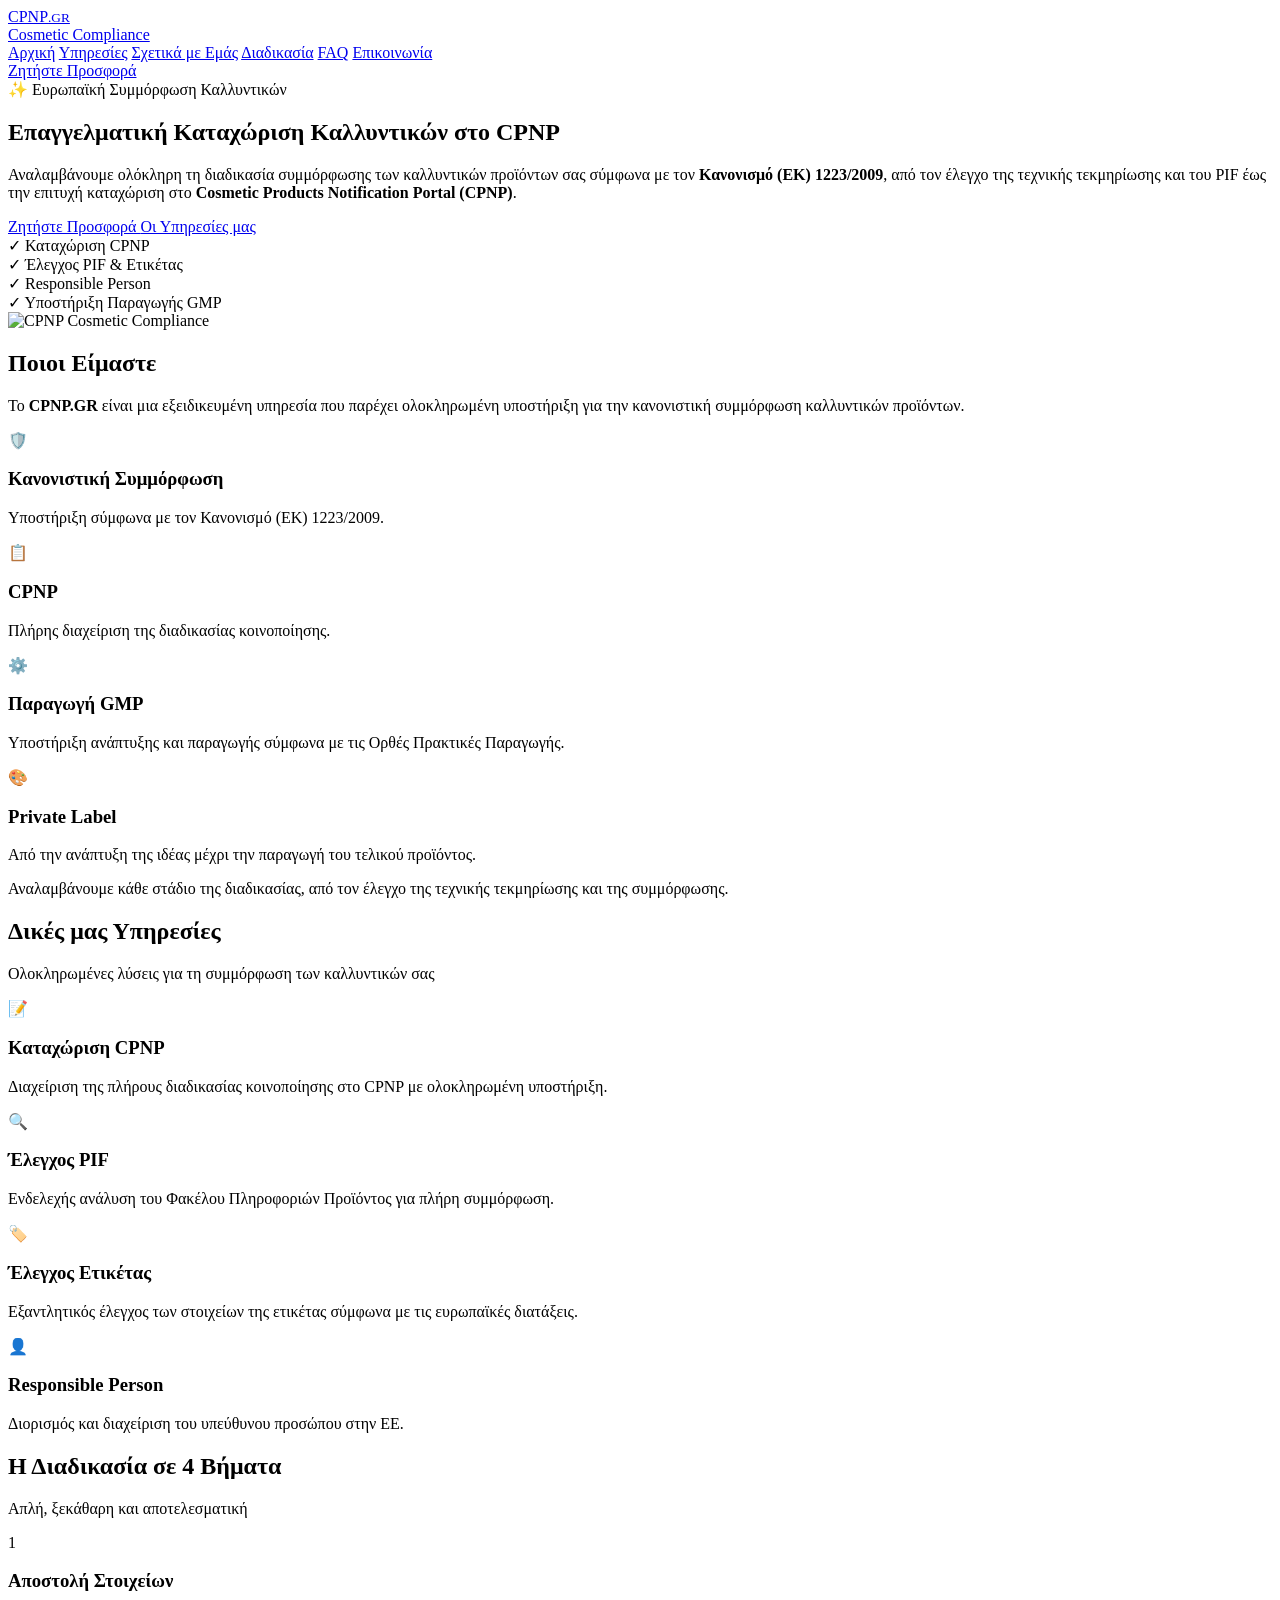
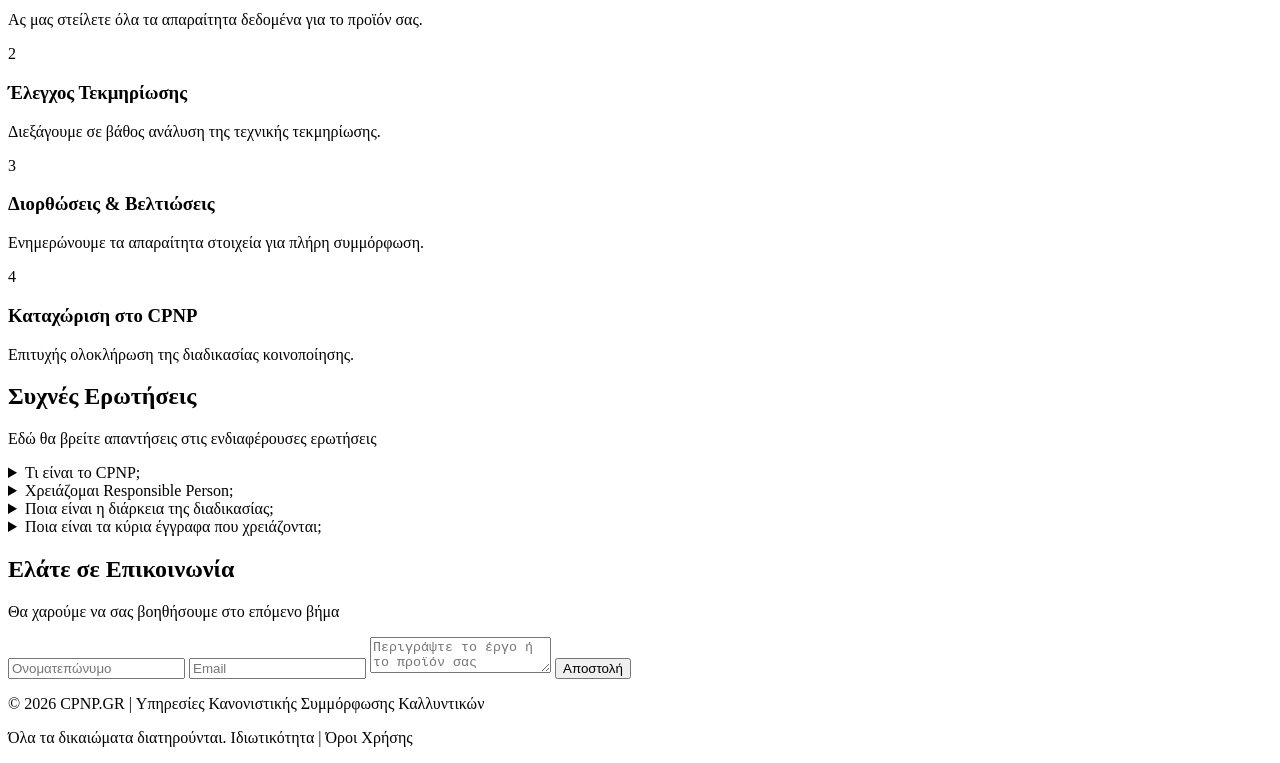
==== commit e6e19e66: "Remove style.css link from index.html" ====
--- a/index.html
+++ b/index.html
@@ -8,7 +8,6 @@
 <link rel="preconnect" href="https://fonts.googleapis.com">
 <link rel="preconnect" href="https://fonts.gstatic.com" crossorigin>
 <link href="https://fonts.googleapis.com/css2?family=Space+Grotesk:wght@400;500;600;700&family=Inter:wght@300;400;500;600;700;800&display=swap" rel="stylesheet">
-<link rel="stylesheet" href="css/style.css">
 <link rel="stylesheet" href="animations.css">
 <link rel="stylesheet" href="css/responsive.css">
 </head>
